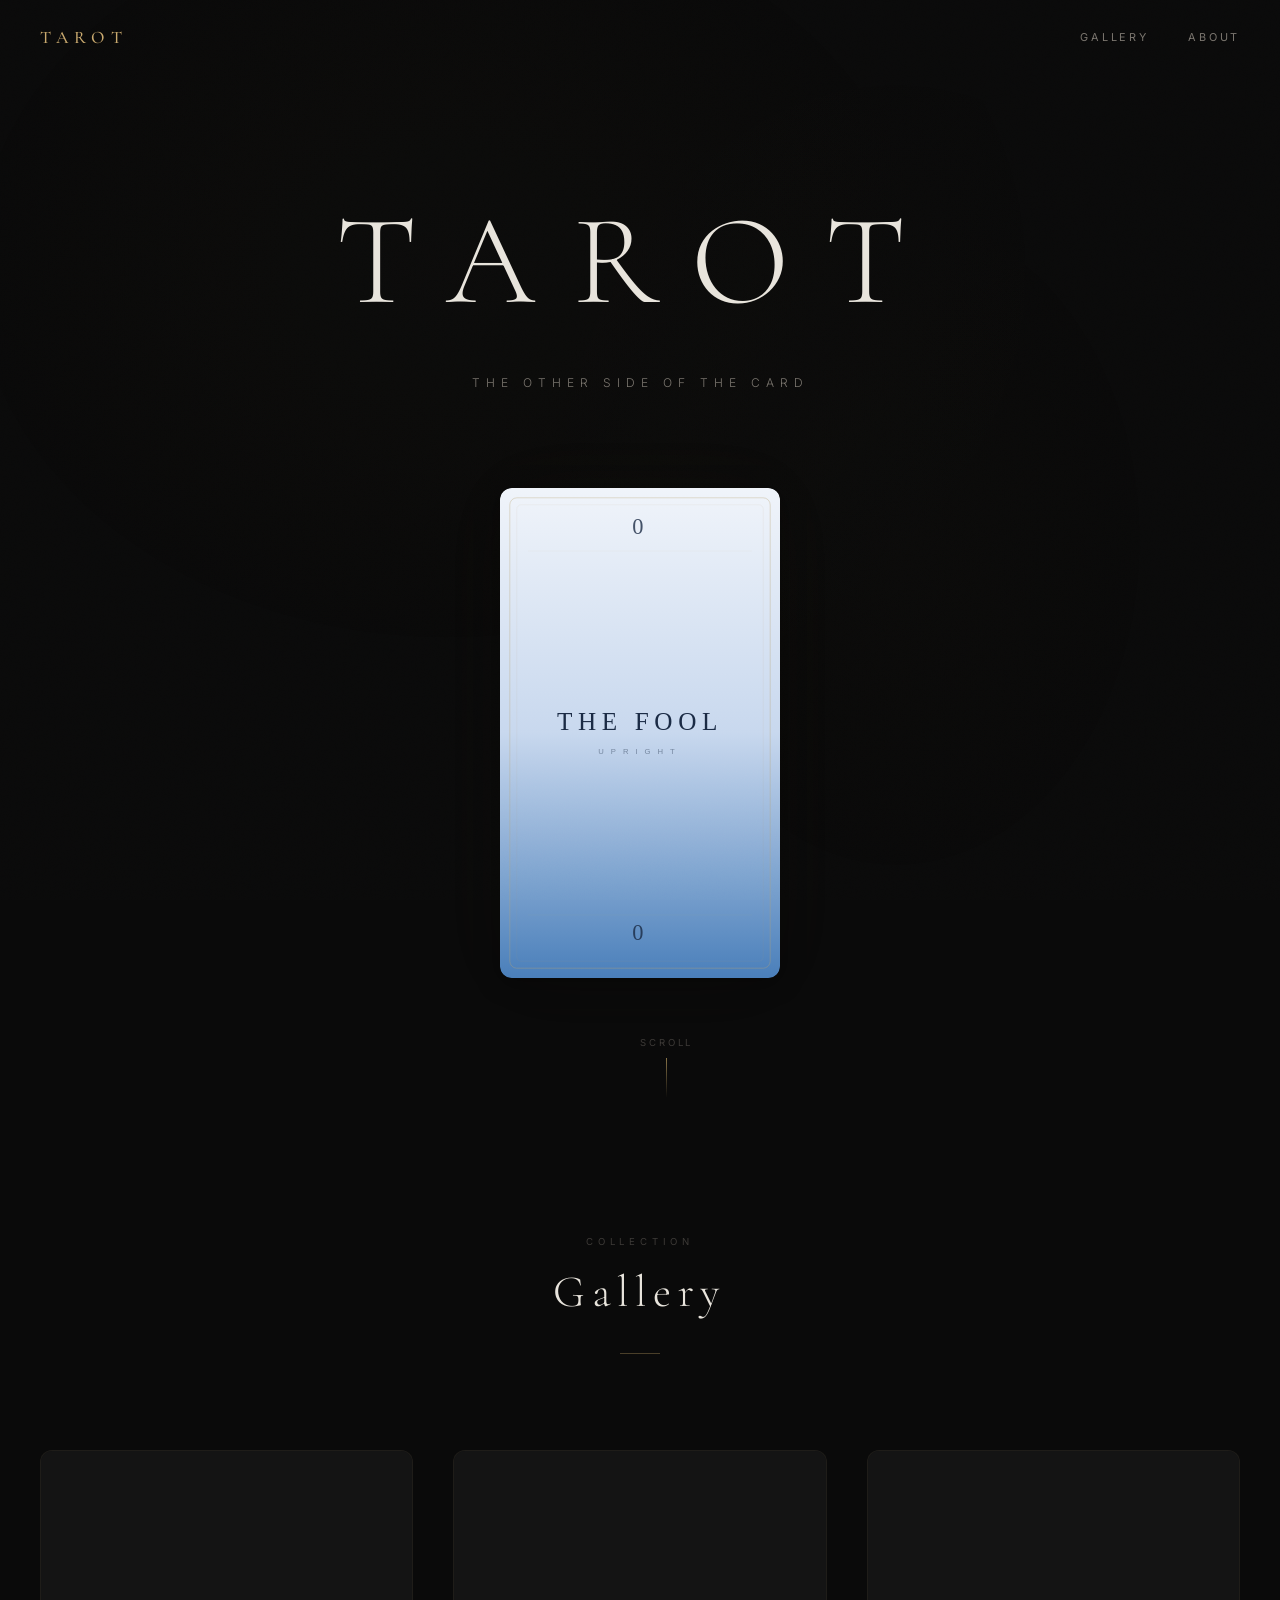
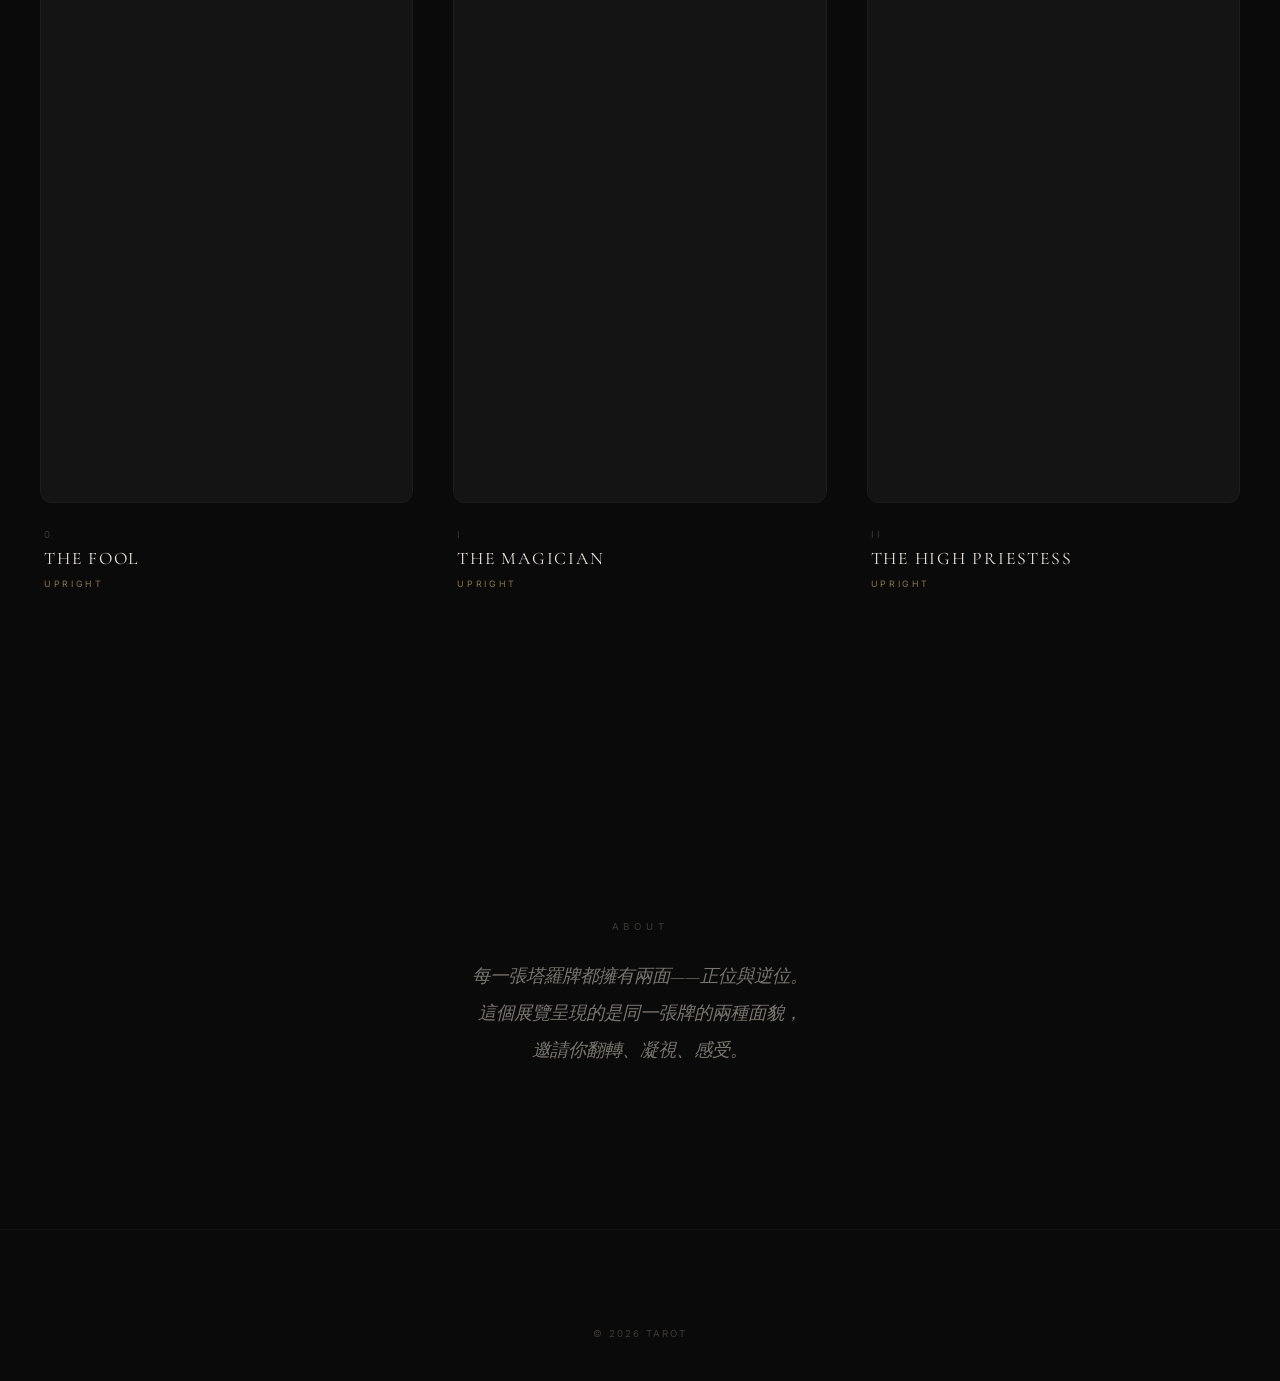
==== index.html @ 8c342db3 "Add files via upload" ====
<!DOCTYPE html>
<html lang="zh-Hant">
<head>
  <meta charset="UTF-8" />
  <meta name="viewport" content="width=device-width, initial-scale=1.0" />
  <meta name="description" content="塔羅牌正逆位作品展示 — 藝術家數位作品集。探索每一張塔羅牌的正位與逆位創作。" />
  <meta name="theme-color" content="#0a0a0a" />
  <title>TAROT — The Other Side of the Card</title>

  <!-- Styles -->
  <link rel="stylesheet" href="css/style.css" />

  <!-- Preconnect for Google Fonts -->
  <link rel="preconnect" href="https://fonts.googleapis.com" />
  <link rel="preconnect" href="https://fonts.gstatic.com" crossorigin />
</head>

<body>

  <!-- ════════════════════════════════════════
       NOISE OVERLAY
       ════════════════════════════════════════ -->
  <div class="noise-overlay" aria-hidden="true">
    <svg>
      <filter id="noiseFilter">
        <feTurbulence type="fractalNoise" baseFrequency="0.85" numOctaves="4" stitchTiles="stitch" />
      </filter>
      <rect width="100%" height="100%" filter="url(#noiseFilter)" />
    </svg>
  </div>

  <!-- ════════════════════════════════════════
       AMBIENT LIGHT
       ════════════════════════════════════════ -->
  <div class="ambient-light" aria-hidden="true"></div>


  <!-- ════════════════════════════════════════
       HEADER
       ════════════════════════════════════════ -->
  <header id="site-header" class="site-header">
    <a href="#" id="header-logo" class="header__logo">TAROT</a>
    <nav class="header__nav">
      <a href="#gallery" id="nav-gallery" class="header__nav-link">GALLERY</a>
      <a href="#about" id="nav-about" class="header__nav-link">ABOUT</a>
    </nav>
  </header>


  <!-- ════════════════════════════════════════
       HERO SECTION
       ════════════════════════════════════════ -->
  <section id="hero" class="hero">
    <h1 class="hero__title">TAROT</h1>
    <p class="hero__subtitle">THE OTHER SIDE OF THE CARD</p>

    <div class="hero__card-wrapper">
      <div id="hero-card" class="hero__card">
        <img class="hero-card__image hero__card-image"
             src=""
             alt=""
             style="opacity: 0; transition: opacity 0.6s ease;" />
      </div>
    </div>

    <div class="hero__scroll-hint" aria-hidden="true">
      <span class="hero__scroll-text">SCROLL</span>
      <div class="hero__scroll-line"></div>
    </div>
  </section>


  <!-- ════════════════════════════════════════
       GALLERY SECTION
       ════════════════════════════════════════ -->
  <section id="gallery" class="gallery">
    <div class="gallery__header">
      <p class="gallery__label">COLLECTION</p>
      <h2 class="gallery__title">Gallery</h2>
      <div class="gallery__divider"></div>
    </div>

    <div id="gallery-grid" class="gallery__grid">
      <!-- Cards are dynamically inserted by gallery.js -->
    </div>
  </section>


  <!-- ════════════════════════════════════════
       ABOUT SECTION
       ════════════════════════════════════════ -->
  <section id="about" class="about">
    <p class="about__label">ABOUT</p>
    <p class="about__text">
      每一張塔羅牌都擁有兩面——正位與逆位。<br />
      這個展覽呈現的是同一張牌的兩種面貌，<br />
      邀請你翻轉、凝視、感受。
    </p>
  </section>


  <!-- ════════════════════════════════════════
       FOOTER
       ════════════════════════════════════════ -->
  <footer class="site-footer">
    <p class="footer__text">© <span id="footer-year"></span> TAROT</p>
  </footer>


  <!-- ════════════════════════════════════════
       DETAIL OVERLAY
       ════════════════════════════════════════ -->
  <div id="detail-overlay" class="detail-overlay" role="dialog" aria-modal="true" aria-label="Tarot card detail view">

    <!-- Backdrop -->
    <div class="detail-overlay__backdrop"></div>

    <!-- Content -->
    <div class="detail-overlay__content">

      <!-- Detail Header -->
      <div class="detail-header">
        <button id="detail-back" class="detail-back" aria-label="Back to gallery">
          <span class="detail-back__arrow">←</span>
          <span class="detail-back__text">BACK TO GALLERY</span>
        </button>
        <span id="detail-counter" class="detail-counter">01 / 03</span>
      </div>

      <!-- Detail Main -->
      <div class="detail-main">

        <!-- Prev Arrow -->
        <button id="detail-prev" class="detail-nav detail-nav--prev" aria-label="Previous card">
          <span>‹</span>
        </button>

        <!-- Viewer: Card + Info -->
        <div class="detail-viewer">

          <!-- Card Area (swipe / tap / flip zone) -->
          <div id="detail-card-area" class="detail-card-area">
            <div id="detail-card-flip" class="detail-card-flip">
              <img id="detail-card-image"
                   class="detail-card-image"
                   src=""
                   alt="" />
            </div>
            <div class="detail-card-area__flip-hint">CLICK TO FLIP</div>
          </div>

          <!-- Info Panel -->
          <div id="detail-info" class="detail-info">
            <span id="detail-card-number" class="detail-info__number"></span>
            <h2 id="detail-card-name" class="detail-info__name"></h2>
            <span id="detail-card-status" class="detail-info__status">UPRIGHT</span>
            <div class="detail-info__divider"></div>
            <p id="detail-card-text" class="detail-info__text"></p>

            <!-- Toggle: UPRIGHT ● ─── ○ REVERSED -->
            <div class="detail-toggle">
              <button id="toggle-upright" class="detail-toggle__option active">UPRIGHT</button>
              <div class="detail-toggle__track">
                <div class="detail-toggle__indicator"></div>
              </div>
              <button id="toggle-reversed" class="detail-toggle__option">REVERSED</button>
            </div>
          </div>

        </div>

        <!-- Next Arrow -->
        <button id="detail-next" class="detail-nav detail-nav--next" aria-label="Next card">
          <span>›</span>
        </button>

      </div>

    </div>
  </div>


  <!-- ════════════════════════════════════════
       SCRIPTS (load order matters)
       ════════════════════════════════════════ -->
  <script src="js/tarotData.js"></script>
  <script src="js/utils/swipe.js"></script>
  <script src="js/utils/animations.js"></script>
  <script src="js/components/header.js"></script>
  <script src="js/components/hero.js"></script>
  <script src="js/components/gallery.js"></script>
  <script src="js/components/detail.js"></script>
  <script src="js/components/footer.js"></script>
  <script src="js/app.js"></script>

</body>
</html>
---- css/style.css ----
/* ============================================
 *  TAROT EXHIBITION — Complete Design System
 * ============================================
 *  Dark Minimalism × Editorial × Art Exhibition
 * ============================================ */

/* ── Google Fonts ── */
@import url('https://fonts.googleapis.com/css2?family=Cormorant+Garamond:ital,wght@0,300;0,400;0,500;0,600;0,700;1,300;1,400;1,500&family=Inter:wght@300;400;500&display=swap');

/* ── Custom Properties ── */
:root {
  /* Colors */
  --bg-primary: #0a0a0a;
  --bg-secondary: #0f0f0f;
  --bg-card: #141414;
  --bg-card-hover: #191919;
  --bg-overlay: rgba(4, 4, 4, 0.94);

  --accent: #c9a96e;
  --accent-dim: #8a7549;
  --accent-bright: #dfc088;
  --accent-glow: rgba(201, 169, 110, 0.06);
  --accent-glow-strong: rgba(201, 169, 110, 0.12);

  --text-primary: #e8e4dc;
  --text-secondary: #7a756e;
  --text-muted: #3d3a37;

  --border-subtle: rgba(201, 169, 110, 0.06);
  --border-light: rgba(201, 169, 110, 0.12);
  --border-hover: rgba(201, 169, 110, 0.2);

  /* Typography */
  --font-serif: 'Cormorant Garamond', 'Georgia', 'Times New Roman', serif;
  --font-sans: 'Inter', -apple-system, BlinkMacSystemFont, 'Segoe UI', sans-serif;

  /* Spacing */
  --space-2xs: 0.125rem;
  --space-xs: 0.25rem;
  --space-sm: 0.5rem;
  --space-md: 1rem;
  --space-lg: 1.5rem;
  --space-xl: 2.5rem;
  --space-2xl: 4rem;
  --space-3xl: 6rem;
  --space-4xl: 10rem;

  /* Transitions */
  --ease-out: cubic-bezier(0.16, 1, 0.3, 1);
  --ease-in-out: cubic-bezier(0.4, 0, 0.2, 1);
  --ease-bounce: cubic-bezier(0.34, 1.56, 0.64, 1);

  --dur-fast: 180ms;
  --dur-normal: 350ms;
  --dur-slow: 500ms;
  --dur-flip: 300ms;

  /* Z-index */
  --z-header: 100;
  --z-detail: 500;
  --z-noise: 9999;

  /* Card dimensions */
  --card-width: 280px;
  --card-height: 490px;
  --card-radius: 12px;
  --detail-card-width: 360px;
  --detail-card-height: 630px;
}

/* ── Reset ── */
*, *::before, *::after {
  margin: 0;
  padding: 0;
  box-sizing: border-box;
}

html {
  scroll-behavior: smooth;
  -webkit-font-smoothing: antialiased;
  -moz-osx-font-smoothing: grayscale;
  font-size: 16px;
}

body {
  font-family: var(--font-sans);
  background-color: var(--bg-primary);
  color: var(--text-primary);
  overflow-x: hidden;
  line-height: 1.6;
  min-height: 100vh;
  position: relative;
}

/* ── Scrollbar ── */
::-webkit-scrollbar {
  width: 3px;
}
::-webkit-scrollbar-track {
  background: var(--bg-primary);
}
::-webkit-scrollbar-thumb {
  background: var(--accent-dim);
  border-radius: 2px;
}
::-webkit-scrollbar-thumb:hover {
  background: var(--accent);
}

::selection {
  background: var(--accent);
  color: var(--bg-primary);
}

img {
  display: block;
  max-width: 100%;
  user-select: none;
  -webkit-user-drag: none;
}

a {
  color: inherit;
  text-decoration: none;
}

button {
  background: none;
  border: none;
  color: inherit;
  cursor: pointer;
  font-family: inherit;
  outline: none;
}

button:focus-visible {
  outline: 1px solid var(--accent-dim);
  outline-offset: 2px;
}

ul, ol {
  list-style: none;
}


/* ============================================
 *  NOISE OVERLAY
 * ============================================ */

.noise-overlay {
  position: fixed;
  inset: 0;
  pointer-events: none;
  z-index: var(--z-noise);
  opacity: 0.03;
  mix-blend-mode: overlay;
}

.noise-overlay svg {
  width: 100%;
  height: 100%;
}


/* ============================================
 *  AMBIENT LIGHT
 * ============================================ */

.ambient-light {
  position: fixed;
  inset: 0;
  pointer-events: none;
  z-index: 0;
  opacity: 0.7;
  animation: ambientDrift 30s ease-in-out infinite alternate;
}

.ambient-light::before {
  content: '';
  position: absolute;
  inset: 0;
  background: radial-gradient(
    ellipse 900px 700px at 35% 30%,
    rgba(201, 169, 110, 0.022) 0%,
    transparent 70%
  );
}

.ambient-light::after {
  content: '';
  position: absolute;
  inset: 0;
  background: radial-gradient(
    ellipse 600px 800px at 70% 60%,
    rgba(201, 169, 110, 0.015) 0%,
    transparent 65%
  );
  animation: ambientDrift2 35s ease-in-out infinite alternate-reverse;
}

@keyframes ambientDrift {
  0%   { transform: translate(0, 0) scale(1); }
  50%  { transform: translate(3%, -2%) scale(1.05); }
  100% { transform: translate(-2%, 3%) scale(0.98); }
}

@keyframes ambientDrift2 {
  0%   { transform: translate(0, 0) scale(1); }
  50%  { transform: translate(-4%, 3%) scale(1.08); }
  100% { transform: translate(2%, -1%) scale(0.96); }
}


/* ============================================
 *  HEADER
 * ============================================ */

.site-header {
  position: fixed;
  top: 0;
  left: 0;
  right: 0;
  z-index: var(--z-header);
  display: flex;
  align-items: center;
  justify-content: space-between;
  padding: var(--space-lg) var(--space-xl);
  transition: background-color var(--dur-normal) ease,
              backdrop-filter var(--dur-normal) ease;
}

.site-header--scrolled {
  background-color: rgba(10, 10, 10, 0.85);
  backdrop-filter: blur(12px);
  -webkit-backdrop-filter: blur(12px);
}

.header__logo {
  font-family: var(--font-serif);
  font-size: 1.1rem;
  font-weight: 500;
  letter-spacing: 0.35em;
  color: var(--accent);
  cursor: pointer;
  transition: opacity var(--dur-fast) ease;
}

.header__logo:hover {
  opacity: 0.8;
}

.header__nav {
  display: flex;
  gap: var(--space-xl);
}

.header__nav-link {
  font-family: var(--font-sans);
  font-size: 0.68rem;
  font-weight: 400;
  letter-spacing: 0.25em;
  color: var(--text-secondary);
  transition: color var(--dur-fast) ease;
  position: relative;
}

.header__nav-link:hover {
  color: var(--text-primary);
}

.header__nav-link::after {
  content: '';
  position: absolute;
  bottom: -4px;
  left: 0;
  width: 0;
  height: 1px;
  background: var(--accent-dim);
  transition: width var(--dur-normal) var(--ease-out);
}

.header__nav-link:hover::after {
  width: 100%;
}


/* ============================================
 *  HERO SECTION
 * ============================================ */

.hero {
  position: relative;
  min-height: 100vh;
  display: flex;
  flex-direction: column;
  align-items: center;
  justify-content: center;
  padding: var(--space-4xl) var(--space-xl);
  overflow: hidden;
}

.hero__title {
  font-family: var(--font-serif);
  font-size: clamp(3.5rem, 10vw, 8rem);
  font-weight: 300;
  letter-spacing: 0.3em;
  color: var(--text-primary);
  text-align: center;
  margin-bottom: var(--space-sm);
  opacity: 0;
  animation: heroFadeIn 1.2s ease-out 0.3s forwards;
}

.hero__subtitle {
  font-family: var(--font-sans);
  font-size: clamp(0.6rem, 1.2vw, 0.75rem);
  font-weight: 300;
  letter-spacing: 0.5em;
  color: var(--text-secondary);
  text-align: center;
  margin-bottom: var(--space-3xl);
  opacity: 0;
  animation: heroFadeIn 1.2s ease-out 0.6s forwards;
}

.hero__card-wrapper {
  position: relative;
  cursor: pointer;
  opacity: 0;
  animation: heroFadeIn 1.2s ease-out 0.9s forwards;
}

.hero__card {
  width: var(--card-width);
  height: var(--card-height);
  border-radius: var(--card-radius);
  overflow: hidden;
  position: relative;
  box-shadow:
    0 4px 24px rgba(0, 0, 0, 0.4),
    0 0 80px rgba(201, 169, 110, 0.03);
  animation: heroFloat 5s ease-in-out infinite;
  transition: box-shadow var(--dur-normal) ease;
}

.hero__card:hover {
  box-shadow:
    0 8px 40px rgba(0, 0, 0, 0.5),
    0 0 100px rgba(201, 169, 110, 0.06);
}

.hero__card::after {
  content: '';
  position: absolute;
  inset: 0;
  border-radius: var(--card-radius);
  background: radial-gradient(
    circle at var(--mouse-x, 50%) var(--mouse-y, 50%),
    rgba(201, 169, 110, 0.08) 0%,
    transparent 50%
  );
  opacity: 0;
  transition: opacity var(--dur-normal) ease;
  pointer-events: none;
}

.hero__card-wrapper:hover .hero__card::after {
  opacity: 1;
}

.hero__card-image {
  width: 100%;
  height: 100%;
  object-fit: contain;
  display: block;
}

.hero__scroll-hint {
  position: absolute;
  bottom: var(--space-xl);
  left: 50%;
  transform: translateX(-50%);
  display: flex;
  flex-direction: column;
  align-items: center;
  gap: var(--space-sm);
  opacity: 0;
  animation: heroFadeIn 1.2s ease-out 1.5s forwards;
}

.hero__scroll-text {
  font-family: var(--font-sans);
  font-size: 0.6rem;
  letter-spacing: 0.3em;
  color: var(--text-muted);
}

.hero__scroll-line {
  width: 1px;
  height: 40px;
  background: linear-gradient(to bottom, var(--accent-dim), transparent);
  animation: scrollPulse 2.5s ease-in-out infinite;
}

@keyframes heroFloat {
  0%, 100% { transform: translateY(0); }
  50%      { transform: translateY(-6px); }
}

@keyframes heroFadeIn {
  from { opacity: 0; transform: translateY(16px); }
  to   { opacity: 1; transform: translateY(0); }
}

@keyframes scrollPulse {
  0%, 100% { opacity: 0.3; transform: scaleY(1); }
  50%      { opacity: 0.6; transform: scaleY(1.1); }
}


/* ============================================
 *  GALLERY SECTION
 * ============================================ */

.gallery {
  position: relative;
  z-index: 1;
  padding: var(--space-3xl) var(--space-xl) var(--space-4xl);
  max-width: 1400px;
  margin: 0 auto;
}

.gallery__header {
  text-align: center;
  margin-bottom: var(--space-3xl);
}

.gallery__label {
  font-family: var(--font-sans);
  font-size: 0.6rem;
  font-weight: 400;
  letter-spacing: 0.5em;
  color: var(--text-muted);
  text-transform: uppercase;
  margin-bottom: var(--space-sm);
}

.gallery__title {
  font-family: var(--font-serif);
  font-size: clamp(1.8rem, 4vw, 2.8rem);
  font-weight: 300;
  letter-spacing: 0.15em;
  color: var(--text-primary);
}

.gallery__divider {
  width: 40px;
  height: 1px;
  background: var(--accent-dim);
  margin: var(--space-lg) auto 0;
  opacity: 0.5;
}

.gallery__grid {
  display: grid;
  grid-template-columns: repeat(3, 1fr);
  gap: var(--space-xl);
}

/* ── Gallery Card ── */

.gallery-card {
  position: relative;
  cursor: pointer;
  outline: none;
  border-radius: var(--card-radius);
  transition: transform var(--dur-normal) var(--ease-out);
}

.gallery-card:hover {
  transform: translateY(-4px);
}

.gallery-card:focus-visible {
  outline: 1px solid var(--accent-dim);
  outline-offset: 4px;
  border-radius: var(--card-radius);
}

.gallery-card__image-wrapper {
  position: relative;
  background: var(--bg-card);
  border-radius: var(--card-radius);
  overflow: hidden;
  border: 1px solid var(--border-subtle);
  transition: border-color var(--dur-normal) ease,
              box-shadow var(--dur-normal) ease;
  aspect-ratio: 4 / 7;
}

.gallery-card:hover .gallery-card__image-wrapper {
  border-color: var(--border-hover);
  box-shadow:
    0 8px 32px rgba(0, 0, 0, 0.35),
    0 0 60px rgba(201, 169, 110, 0.04);
}

.gallery-card__image {
  width: 100%;
  height: 100%;
  object-fit: contain;
  opacity: 0;
  transition: opacity var(--dur-slow) ease,
              transform 0.8s var(--ease-out);
}

.gallery-card__image.loaded {
  opacity: 1;
}

.gallery-card:hover .gallery-card__image {
  transform: scale(1.03);
}

/* VIEW cursor hint */
.gallery-card__cursor-hint {
  position: absolute;
  top: 50%;
  left: 50%;
  transform: translate(-50%, -50%) scale(0.85);
  font-family: var(--font-sans);
  font-size: 0.65rem;
  font-weight: 500;
  letter-spacing: 0.35em;
  color: var(--text-primary);
  background: rgba(10, 10, 10, 0.7);
  backdrop-filter: blur(8px);
  -webkit-backdrop-filter: blur(8px);
  padding: var(--space-sm) var(--space-lg);
  border-radius: 100px;
  border: 1px solid var(--border-light);
  opacity: 0;
  pointer-events: none;
  transition: opacity var(--dur-normal) ease,
              transform var(--dur-normal) var(--ease-out);
}

.gallery-card:hover .gallery-card__cursor-hint {
  opacity: 1;
  transform: translate(-50%, -50%) scale(1);
}

/* Card info */
.gallery-card__info {
  padding: var(--space-lg) var(--space-xs) var(--space-sm);
  display: flex;
  flex-direction: column;
  gap: var(--space-2xs);
}

.gallery-card__number {
  font-family: var(--font-sans);
  font-size: 0.6rem;
  letter-spacing: 0.3em;
  color: var(--text-muted);
}

.gallery-card__name {
  font-family: var(--font-serif);
  font-size: 1.1rem;
  font-weight: 400;
  letter-spacing: 0.1em;
  color: var(--text-primary);
  transition: transform var(--dur-normal) var(--ease-out);
}

.gallery-card:hover .gallery-card__name {
  transform: translateX(4px);
}

.gallery-card__status {
  font-family: var(--font-sans);
  font-size: 0.55rem;
  letter-spacing: 0.3em;
  color: var(--accent-dim);
  margin-top: var(--space-2xs);
}


/* ============================================
 *  ABOUT SECTION
 * ============================================ */

.about {
  position: relative;
  z-index: 1;
  padding: var(--space-4xl) var(--space-xl);
  max-width: 700px;
  margin: 0 auto;
  text-align: center;
}

.about__label {
  font-family: var(--font-sans);
  font-size: 0.6rem;
  letter-spacing: 0.5em;
  color: var(--text-muted);
  margin-bottom: var(--space-lg);
}

.about__text {
  font-family: var(--font-serif);
  font-size: 1.15rem;
  font-weight: 300;
  line-height: 2;
  color: var(--text-secondary);
  font-style: italic;
}


/* ============================================
 *  FOOTER
 * ============================================ */

.site-footer {
  position: relative;
  z-index: 1;
  padding: var(--space-3xl) var(--space-xl) var(--space-xl);
  text-align: center;
  border-top: 1px solid var(--border-subtle);
}

.footer__text {
  font-family: var(--font-sans);
  font-size: 0.6rem;
  letter-spacing: 0.2em;
  color: var(--text-muted);
}


/* ============================================
 *  DETAIL OVERLAY
 * ============================================ */

.detail-overlay {
  position: fixed;
  inset: 0;
  z-index: var(--z-detail);
  display: none;
  flex-direction: column;
  overflow-y: auto;
  overscroll-behavior: contain;
}

.detail-overlay.active {
  display: flex;
}

.detail-overlay__backdrop {
  position: fixed;
  inset: 0;
  background: var(--bg-overlay);
  backdrop-filter: blur(20px);
  -webkit-backdrop-filter: blur(20px);
  opacity: 0;
  transition: opacity var(--dur-slow) var(--ease-out);
}

.detail-overlay.visible .detail-overlay__backdrop {
  opacity: 1;
}

.detail-overlay__content {
  position: relative;
  z-index: 1;
  min-height: 100vh;
  display: flex;
  flex-direction: column;
  opacity: 0;
  transform: scale(0.97);
  transition: opacity var(--dur-slow) var(--ease-out),
              transform var(--dur-slow) var(--ease-out);
}

.detail-overlay.visible .detail-overlay__content {
  opacity: 1;
  transform: scale(1);
}


/* ── Detail Header ── */

.detail-header {
  display: flex;
  align-items: center;
  justify-content: space-between;
  padding: var(--space-lg) var(--space-xl);
  flex-shrink: 0;
}

.detail-back {
  display: flex;
  align-items: center;
  gap: var(--space-sm);
  font-family: var(--font-sans);
  font-size: 0.65rem;
  letter-spacing: 0.2em;
  color: var(--text-secondary);
  transition: color var(--dur-fast) ease;
  padding: var(--space-sm) 0;
}

.detail-back:hover {
  color: var(--text-primary);
}

.detail-back__arrow {
  font-size: 1rem;
  transition: transform var(--dur-fast) var(--ease-out);
}

.detail-back:hover .detail-back__arrow {
  transform: translateX(-3px);
}

.detail-counter {
  font-family: var(--font-sans);
  font-size: 0.65rem;
  letter-spacing: 0.25em;
  color: var(--text-muted);
}


/* ── Detail Main ── */

.detail-main {
  flex: 1;
  display: flex;
  align-items: center;
  justify-content: center;
  padding: var(--space-lg) var(--space-xl) var(--space-2xl);
  position: relative;
  gap: var(--space-xl);
}


/* ── Detail Viewer (card + info container) ── */

.detail-viewer {
  display: flex;
  align-items: center;
  gap: var(--space-3xl);
  max-width: 1000px;
  width: 100%;
}


/* ── Detail Card Area ── */

.detail-card-area {
  flex-shrink: 0;
  perspective: 1200px;
  cursor: pointer;
  position: relative;
}

.detail-card-flip {
  width: var(--detail-card-width);
  height: var(--detail-card-height);
  transform-style: preserve-3d;
  position: relative;
  border-radius: var(--card-radius);
  box-shadow:
    0 8px 40px rgba(0, 0, 0, 0.5),
    0 0 80px rgba(201, 169, 110, 0.04);
  transition: box-shadow var(--dur-normal) ease;
}

.detail-card-flip:hover {
  box-shadow:
    0 12px 50px rgba(0, 0, 0, 0.6),
    0 0 100px rgba(201, 169, 110, 0.07);
}

.detail-card-image {
  width: 100%;
  height: 100%;
  object-fit: contain;
  border-radius: var(--card-radius);
  display: block;
}

.detail-card-area__flip-hint {
  position: absolute;
  bottom: -36px;
  left: 50%;
  transform: translateX(-50%);
  font-family: var(--font-sans);
  font-size: 0.55rem;
  letter-spacing: 0.3em;
  color: var(--text-muted);
  opacity: 0;
  transition: opacity var(--dur-normal) ease;
  white-space: nowrap;
}

.detail-card-area:hover .detail-card-area__flip-hint {
  opacity: 1;
}


/* ── Detail Info ── */

.detail-info {
  flex: 1;
  max-width: 380px;
}

.detail-info__number {
  font-family: var(--font-sans);
  font-size: 0.6rem;
  letter-spacing: 0.4em;
  color: var(--text-muted);
  display: block;
  margin-bottom: var(--space-xs);
}

.detail-info__name {
  font-family: var(--font-serif);
  font-size: clamp(1.6rem, 3vw, 2.4rem);
  font-weight: 400;
  letter-spacing: 0.12em;
  color: var(--text-primary);
  line-height: 1.3;
  margin-bottom: var(--space-sm);
}

.detail-info__status {
  font-family: var(--font-sans);
  font-size: 0.6rem;
  letter-spacing: 0.35em;
  color: var(--accent);
  display: inline-block;
  margin-bottom: var(--space-xl);
  transition: opacity var(--dur-fast) ease,
              transform var(--dur-fast) ease;
}

.detail-info__divider {
  width: 32px;
  height: 1px;
  background: var(--border-light);
  margin-bottom: var(--space-xl);
}

.detail-info__text {
  font-family: var(--font-serif);
  font-size: 1rem;
  font-weight: 300;
  line-height: 2;
  color: var(--text-secondary);
  margin-bottom: var(--space-2xl);
  transition: opacity var(--dur-fast) ease,
              transform var(--dur-fast) ease;
}


/* ── Detail Toggle ── */

.detail-toggle {
  display: flex;
  align-items: center;
  gap: var(--space-md);
}

.detail-toggle__option {
  font-family: var(--font-sans);
  font-size: 0.6rem;
  letter-spacing: 0.25em;
  color: var(--text-muted);
  padding: var(--space-xs) 0;
  transition: color var(--dur-normal) ease;
  position: relative;
}

.detail-toggle__option.active {
  color: var(--accent);
}

.detail-toggle__option:hover {
  color: var(--text-secondary);
}

.detail-toggle__option.active:hover {
  color: var(--accent-bright);
}

.detail-toggle__track {
  width: 36px;
  height: 2px;
  background: var(--border-light);
  border-radius: 1px;
  position: relative;
}

.detail-toggle__indicator {
  position: absolute;
  top: 50%;
  left: 0;
  transform: translate(0, -50%);
  width: 8px;
  height: 8px;
  border-radius: 50%;
  background: var(--accent);
  box-shadow: 0 0 12px rgba(201, 169, 110, 0.3);
  transition: left var(--dur-normal) var(--ease-out);
}

.detail-toggle--reversed .detail-toggle__indicator {
  left: calc(100% - 8px);
}


/* ── Detail Navigation Arrows ── */

.detail-nav {
  position: absolute;
  top: 50%;
  transform: translateY(-50%);
  font-family: var(--font-serif);
  font-size: 2rem;
  color: var(--text-muted);
  width: 48px;
  height: 48px;
  display: flex;
  align-items: center;
  justify-content: center;
  border-radius: 50%;
  border: 1px solid var(--border-subtle);
  transition: color var(--dur-fast) ease,
              border-color var(--dur-fast) ease,
              background-color var(--dur-fast) ease;
}

.detail-nav:hover {
  color: var(--text-primary);
  border-color: var(--border-hover);
  background-color: rgba(201, 169, 110, 0.04);
}

.detail-nav--prev {
  left: var(--space-xl);
}

.detail-nav--next {
  right: var(--space-xl);
}


/* ============================================
 *  RESPONSIVE — TABLET
 * ============================================ */

@media (max-width: 1024px) {
  :root {
    --detail-card-width: 300px;
    --detail-card-height: 525px;
  }

  .gallery__grid {
    grid-template-columns: repeat(2, 1fr);
    gap: var(--space-lg);
  }

  .detail-viewer {
    flex-direction: column;
    gap: var(--space-xl);
    text-align: center;
  }

  .detail-info {
    max-width: 500px;
  }

  .detail-info__divider {
    margin-left: auto;
    margin-right: auto;
  }

  .detail-toggle {
    justify-content: center;
  }

  .detail-nav--prev { left: var(--space-md); }
  .detail-nav--next { right: var(--space-md); }
}


/* ============================================
 *  RESPONSIVE — MOBILE
 * ============================================ */

@media (max-width: 768px) {
  :root {
    --card-width: 200px;
    --card-height: 350px;
    --detail-card-width: min(280px, 70vw);
    --detail-card-height: min(490px, 122.5vw);
  }

  .site-header {
    padding: var(--space-md) var(--space-lg);
  }

  .header__nav {
    gap: var(--space-lg);
  }

  .hero {
    padding: var(--space-3xl) var(--space-lg);
  }

  .gallery {
    padding: var(--space-2xl) var(--space-lg) var(--space-3xl);
  }

  .gallery__grid {
    grid-template-columns: repeat(2, 1fr);
    gap: var(--space-md);
  }

  .gallery-card__cursor-hint {
    display: none;
  }

  .detail-header {
    padding: var(--space-md) var(--space-lg);
  }

  .detail-main {
    padding: var(--space-md) var(--space-lg) var(--space-xl);
  }

  .detail-viewer {
    flex-direction: column;
    gap: var(--space-lg);
    text-align: center;
  }

  .detail-info {
    max-width: 100%;
  }

  .detail-info__text {
    font-size: 0.9rem;
    line-height: 1.9;
  }

  .detail-nav {
    display: none;
  }

  .about {
    padding: var(--space-2xl) var(--space-lg);
  }
}

@media (max-width: 480px) {
  :root {
    --card-width: 160px;
    --card-height: 280px;
    --detail-card-width: min(260px, 72vw);
    --detail-card-height: min(455px, 126vw);
  }

  .gallery__grid {
    grid-template-columns: 1fr;
    max-width: 320px;
    margin: 0 auto;
  }

  .hero__title {
    letter-spacing: 0.2em;
  }

  .hero__subtitle {
    letter-spacing: 0.3em;
    font-size: 0.55rem;
  }

  .header__logo {
    font-size: 0.9rem;
    letter-spacing: 0.25em;
  }

  .header__nav-link {
    font-size: 0.6rem;
    letter-spacing: 0.15em;
  }
}


/* ============================================
 *  UTILITY ANIMATIONS
 * ============================================ */

/* Image loading placeholder */
.gallery-card__image-wrapper::before {
  content: '';
  position: absolute;
  inset: 0;
  background: var(--bg-card);
  z-index: 0;
}

/* Smooth page transition for sections */
.gallery,
.about {
  opacity: 0;
  transform: translateY(24px);
  transition: opacity 0.8s ease-out, transform 0.8s ease-out;
}

.gallery.visible,
.about.visible {
  opacity: 1;
  transform: translateY(0);
}
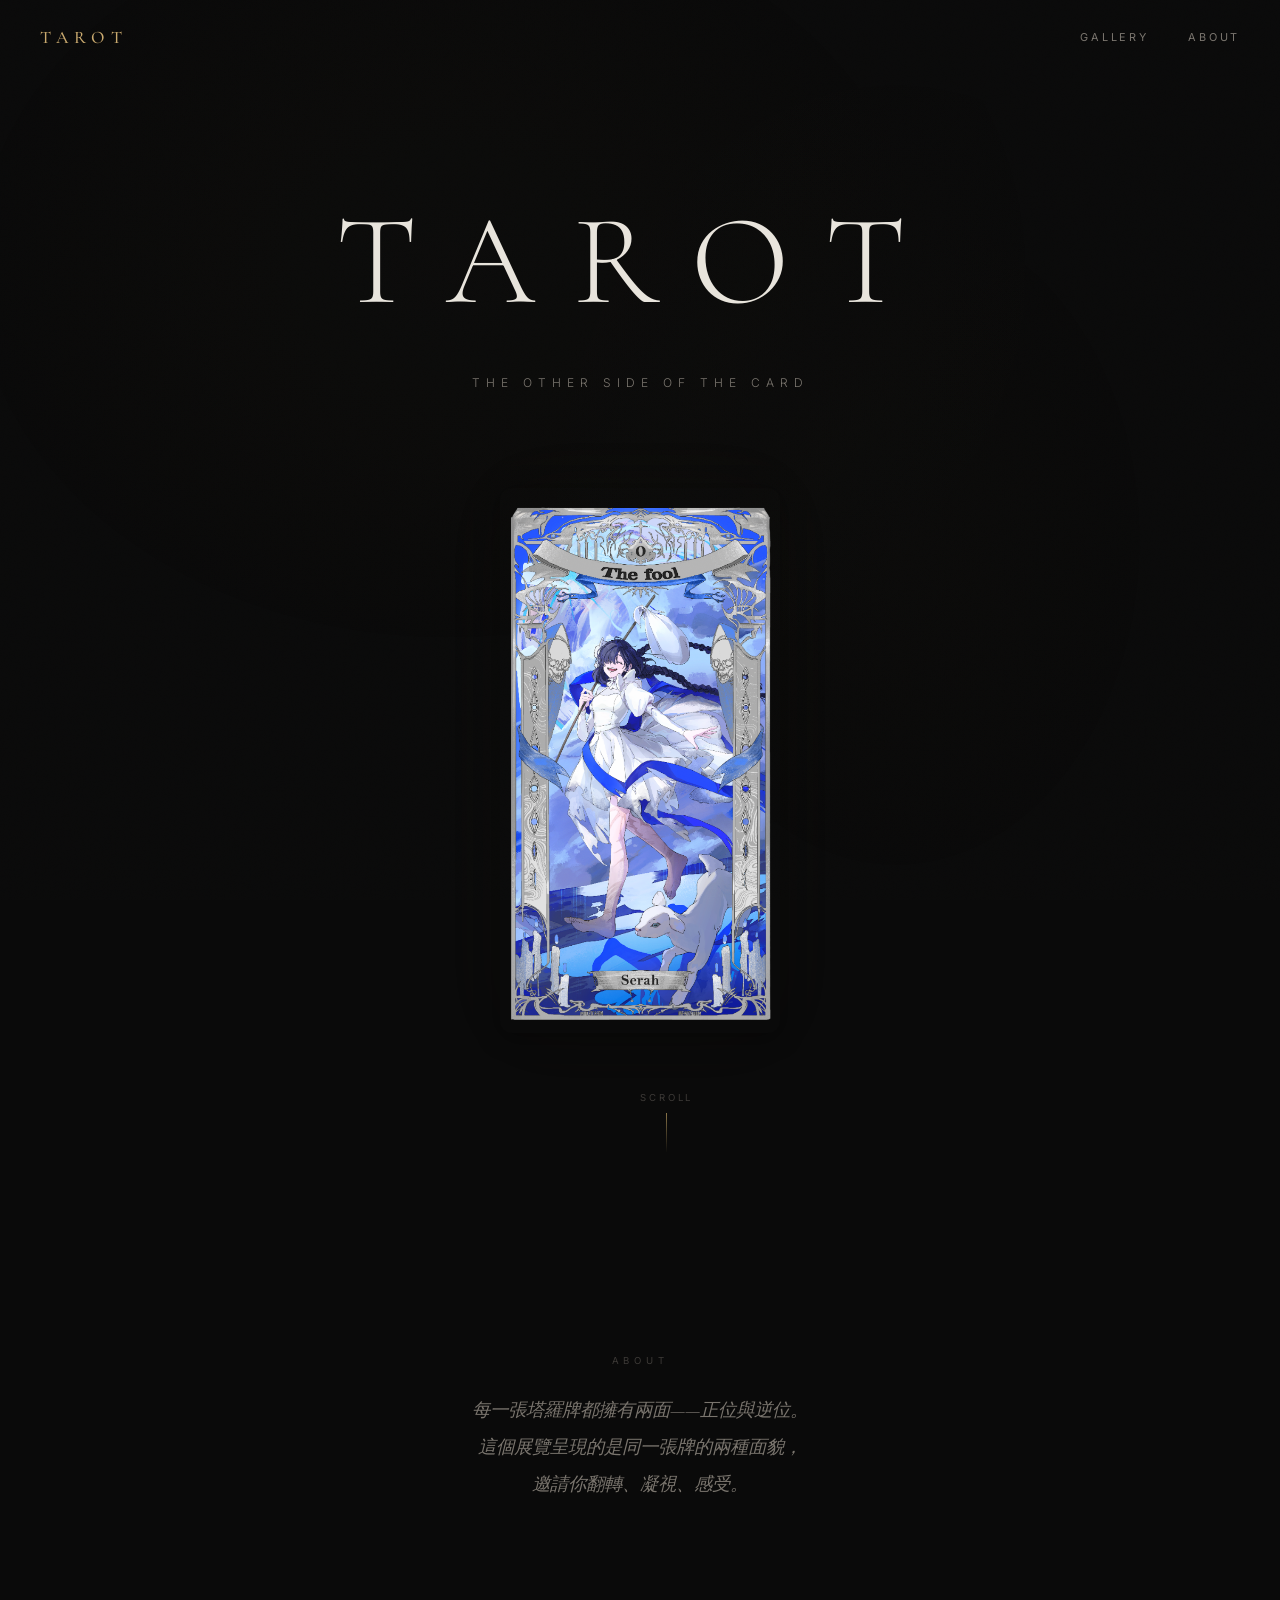
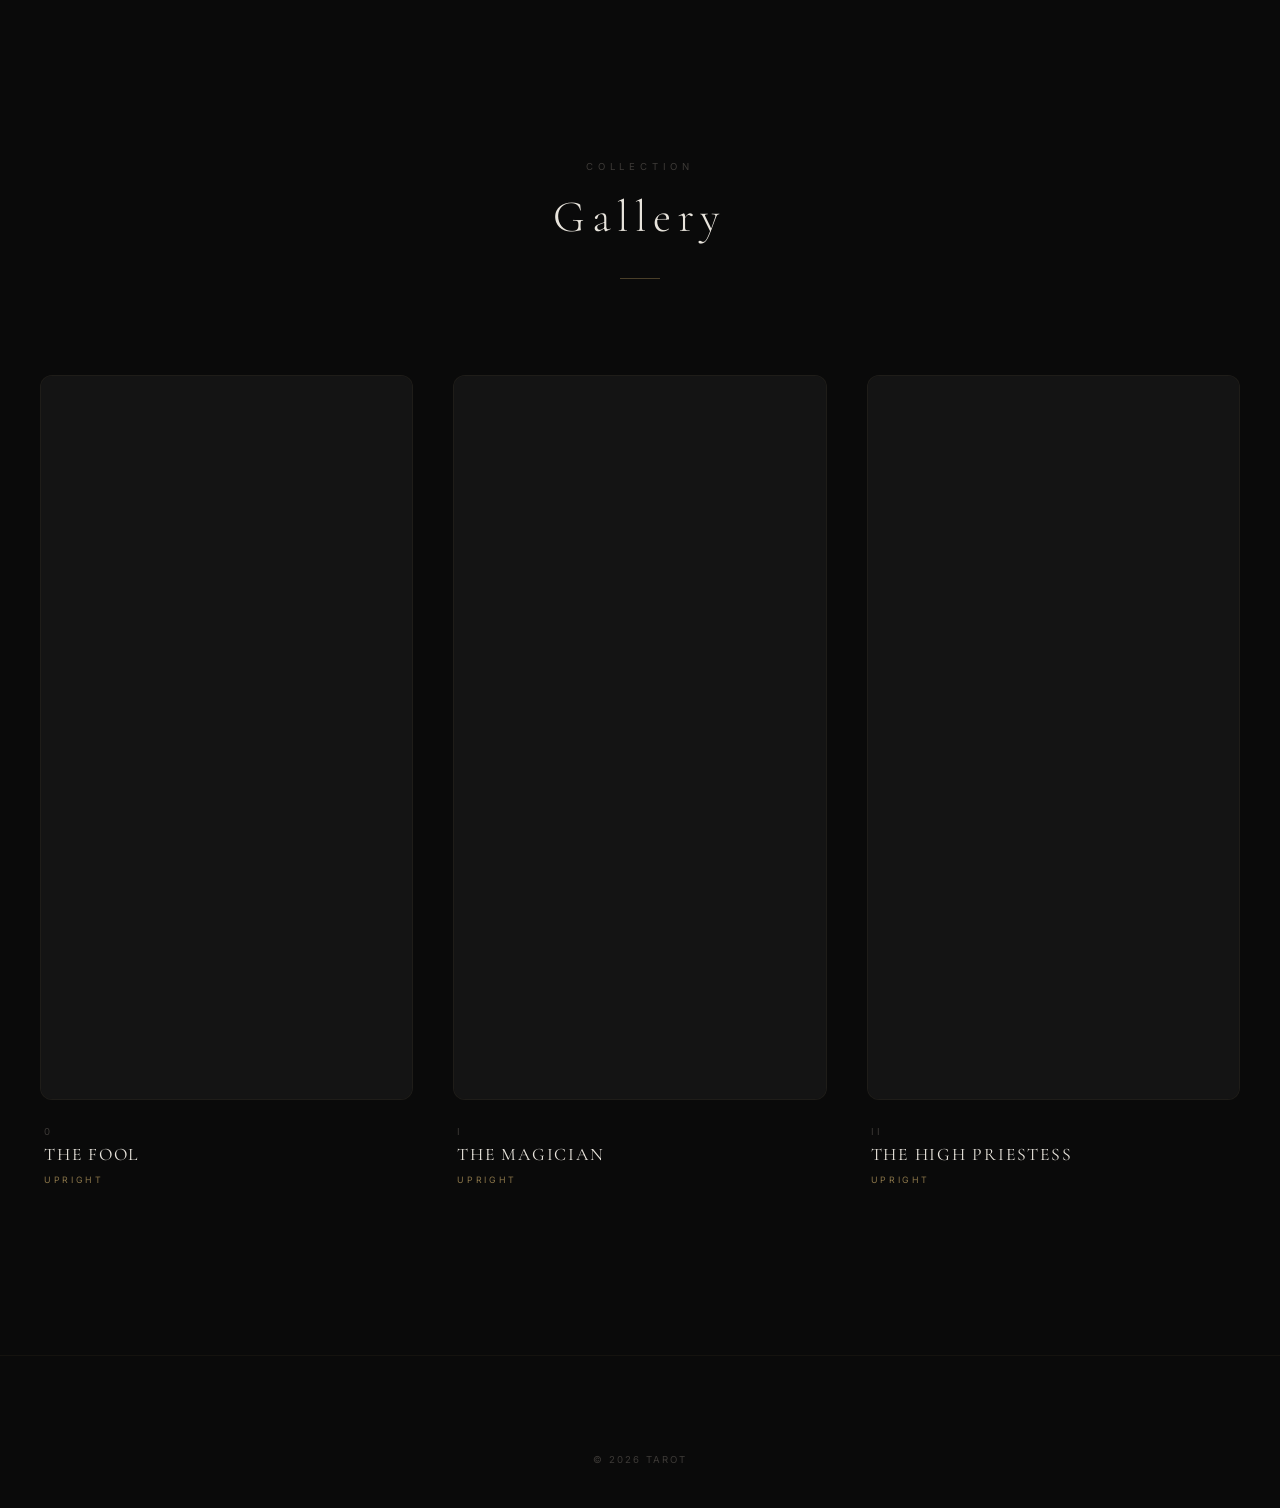
==== commit ce108522: "Add files via upload" ====
--- a/index.html
+++ b/index.html
@@ -71,22 +71,6 @@
 
 
   <!-- ════════════════════════════════════════
-       GALLERY SECTION
-       ════════════════════════════════════════ -->
-  <section id="gallery" class="gallery">
-    <div class="gallery__header">
-      <p class="gallery__label">COLLECTION</p>
-      <h2 class="gallery__title">Gallery</h2>
-      <div class="gallery__divider"></div>
-    </div>
-
-    <div id="gallery-grid" class="gallery__grid">
-      <!-- Cards are dynamically inserted by gallery.js -->
-    </div>
-  </section>
-
-
-  <!-- ════════════════════════════════════════
        ABOUT SECTION
        ════════════════════════════════════════ -->
   <section id="about" class="about">
@@ -100,6 +84,22 @@
 
 
   <!-- ════════════════════════════════════════
+       GALLERY SECTION
+       ════════════════════════════════════════ -->
+  <section id="gallery" class="gallery">
+    <div class="gallery__header">
+      <p class="gallery__label">COLLECTION</p>
+      <h2 class="gallery__title">Gallery</h2>
+      <div class="gallery__divider"></div>
+    </div>
+
+    <div id="gallery-grid" class="gallery__grid">
+      <!-- Cards are dynamically inserted by gallery.js -->
+    </div>
+  </section>
+
+
+  <!-- ════════════════════════════════════════
        FOOTER
        ════════════════════════════════════════ -->
   <footer class="site-footer">
@@ -140,13 +140,30 @@
 
           <!-- Card Area (swipe / tap / flip zone) -->
           <div id="detail-card-area" class="detail-card-area">
+            <!-- Swipe left arrow hint -->
+            <div class="detail-swipe-hint detail-swipe-hint--left" aria-hidden="true">
+              <span class="detail-swipe-hint__arrow">‹</span>
+              <span class="detail-swipe-hint__label">PREV</span>
+            </div>
+
             <div id="detail-card-flip" class="detail-card-flip">
               <img id="detail-card-image"
                    class="detail-card-image"
                    src=""
                    alt="" />
             </div>
-            <div class="detail-card-area__flip-hint">CLICK TO FLIP</div>
+
+            <!-- Swipe right arrow hint -->
+            <div class="detail-swipe-hint detail-swipe-hint--right" aria-hidden="true">
+              <span class="detail-swipe-hint__label">NEXT</span>
+              <span class="detail-swipe-hint__arrow">›</span>
+            </div>
+
+            <!-- Click to flip hint -->
+            <div class="detail-card-area__flip-hint">
+              <span class="detail-flip-hint__icon">↻</span>
+              <span>CLICK CARD TO FLIP</span>
+            </div>
           </div>
 
           <!-- Info Panel -->
--- a/css/style.css
+++ b/css/style.css
@@ -332,7 +332,7 @@
 
 .hero__card {
   width: var(--card-width);
-  height: var(--card-height);
+  height: auto;
   border-radius: var(--card-radius);
   overflow: hidden;
   position: relative;
@@ -370,7 +370,7 @@
 
 .hero__card-image {
   width: 100%;
-  height: 100%;
+  height: auto;
   object-fit: contain;
   display: block;
 }
@@ -495,7 +495,6 @@
   border: 1px solid var(--border-subtle);
   transition: border-color var(--dur-normal) ease,
               box-shadow var(--dur-normal) ease;
-  aspect-ratio: 4 / 7;
 }
 
 .gallery-card:hover .gallery-card__image-wrapper {
@@ -507,7 +506,7 @@
 
 .gallery-card__image {
   width: 100%;
-  height: 100%;
+  height: auto;
   object-fit: contain;
   opacity: 0;
   transition: opacity var(--dur-slow) ease,
@@ -766,7 +765,7 @@
 
 .detail-card-flip {
   width: var(--detail-card-width);
-  height: var(--detail-card-height);
+  height: auto;
   transform-style: preserve-3d;
   position: relative;
   border-radius: var(--card-radius);
@@ -784,24 +783,84 @@
 
 .detail-card-image {
   width: 100%;
-  height: 100%;
+  height: auto;
   object-fit: contain;
   border-radius: var(--card-radius);
   display: block;
 }
 
+/* ── Swipe Arrow Hints ── */
+
+.detail-swipe-hint {
+  position: absolute;
+  top: 50%;
+  transform: translateY(-50%);
+  display: flex;
+  align-items: center;
+  gap: var(--space-xs);
+  opacity: 0;
+  transition: opacity var(--dur-normal) ease;
+  pointer-events: none;
+  z-index: 2;
+}
+
+.detail-card-area:hover .detail-swipe-hint {
+  opacity: 0.5;
+}
+
+.detail-swipe-hint--left {
+  right: calc(100% + 16px);
+  flex-direction: row;
+}
+
+.detail-swipe-hint--right {
+  left: calc(100% + 16px);
+  flex-direction: row;
+}
+
+.detail-swipe-hint__arrow {
+  font-family: var(--font-serif);
+  font-size: 1.6rem;
+  color: var(--text-muted);
+  line-height: 1;
+}
+
+.detail-swipe-hint__label {
+  font-family: var(--font-sans);
+  font-size: 0.5rem;
+  letter-spacing: 0.25em;
+  color: var(--text-muted);
+  white-space: nowrap;
+}
+
+/* ── Flip Hint (below card) ── */
+
 .detail-card-area__flip-hint {
   position: absolute;
-  bottom: -36px;
+  bottom: -44px;
   left: 50%;
   transform: translateX(-50%);
+  display: flex;
+  align-items: center;
+  gap: var(--space-sm);
   font-family: var(--font-sans);
   font-size: 0.55rem;
-  letter-spacing: 0.3em;
+  letter-spacing: 0.25em;
   color: var(--text-muted);
   opacity: 0;
   transition: opacity var(--dur-normal) ease;
   white-space: nowrap;
+}
+
+.detail-flip-hint__icon {
+  font-size: 0.9rem;
+  display: inline-block;
+  animation: flipHintSpin 3s ease-in-out infinite;
+}
+
+@keyframes flipHintSpin {
+  0%, 80%, 100% { transform: rotate(0deg); }
+  90%           { transform: rotate(180deg); }
 }
 
 .detail-card-area:hover .detail-card-area__flip-hint {
@@ -1060,6 +1119,15 @@
     display: none;
   }
 
+  /* On mobile: hide side swipe hints, show flip hint always */
+  .detail-swipe-hint {
+    display: none;
+  }
+
+  .detail-card-area__flip-hint {
+    opacity: 0.6;
+  }
+
   .about {
     padding: var(--space-2xl) var(--space-lg);
   }
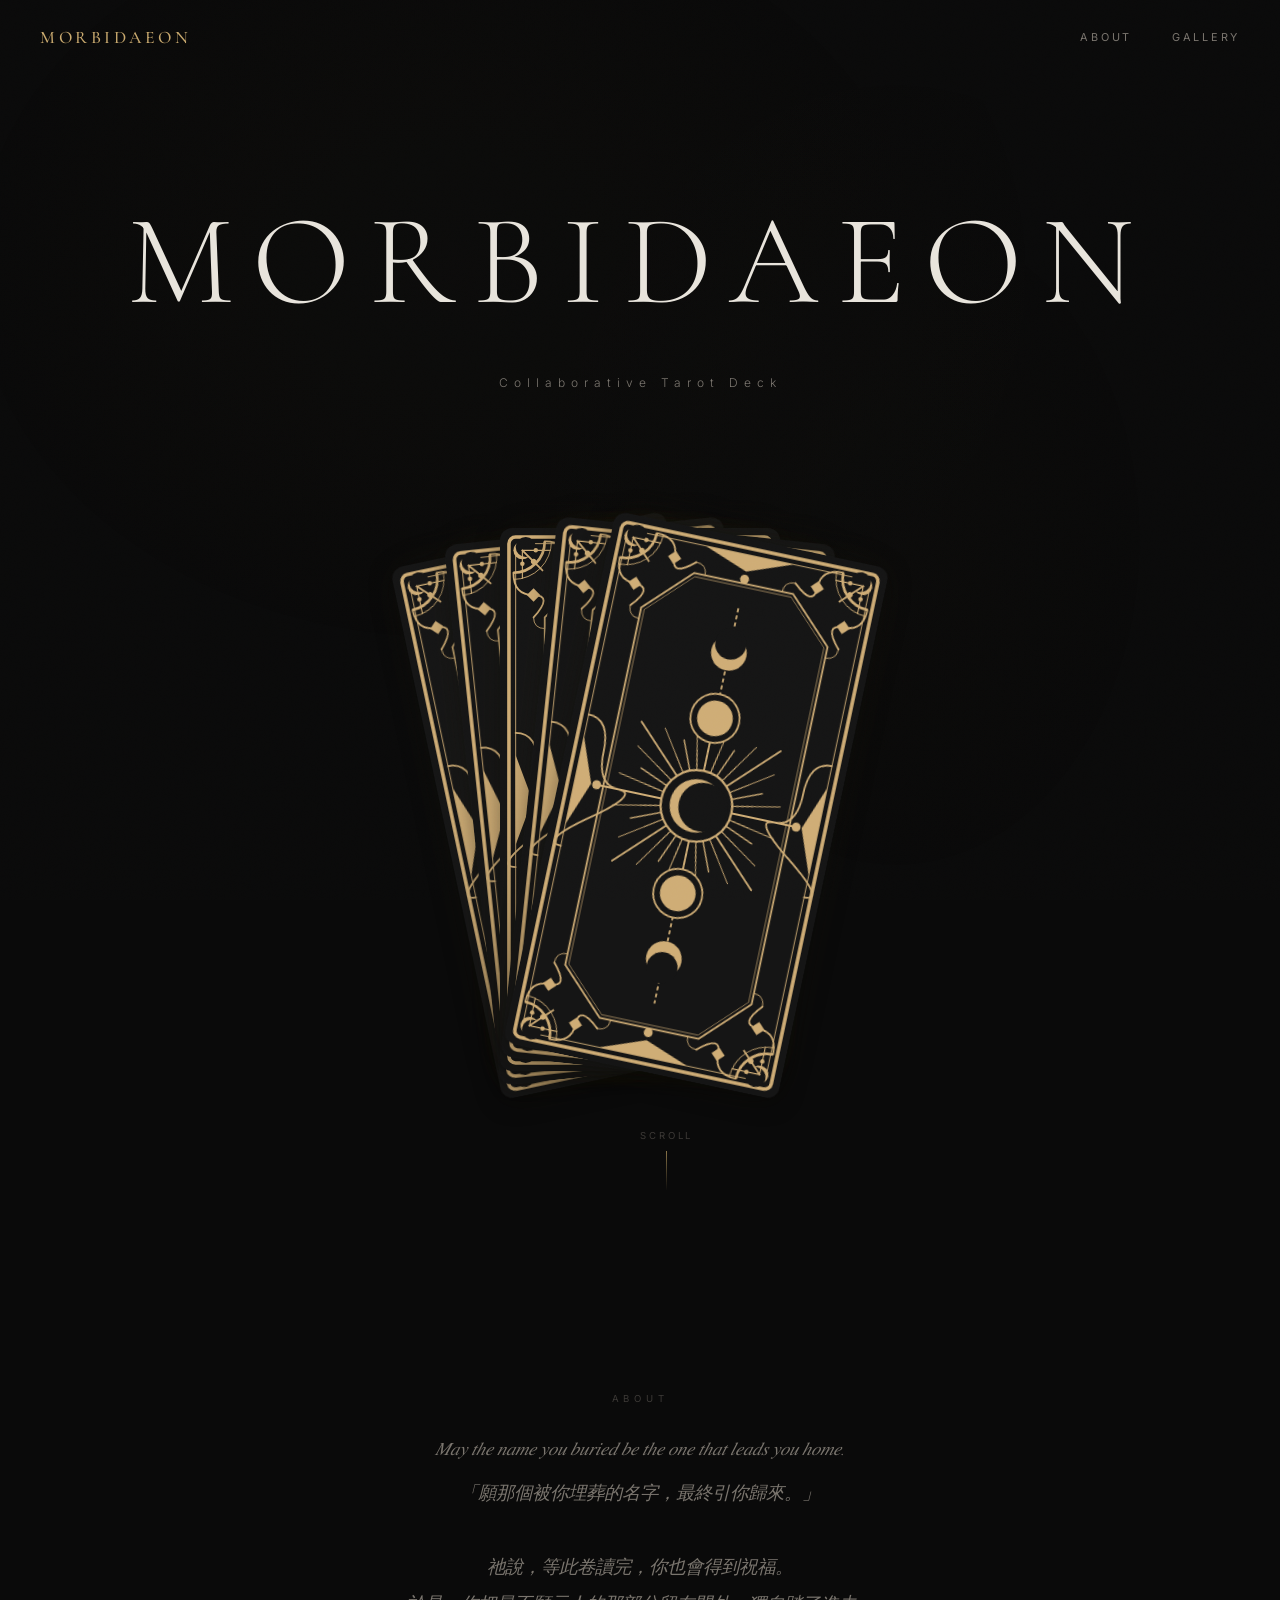
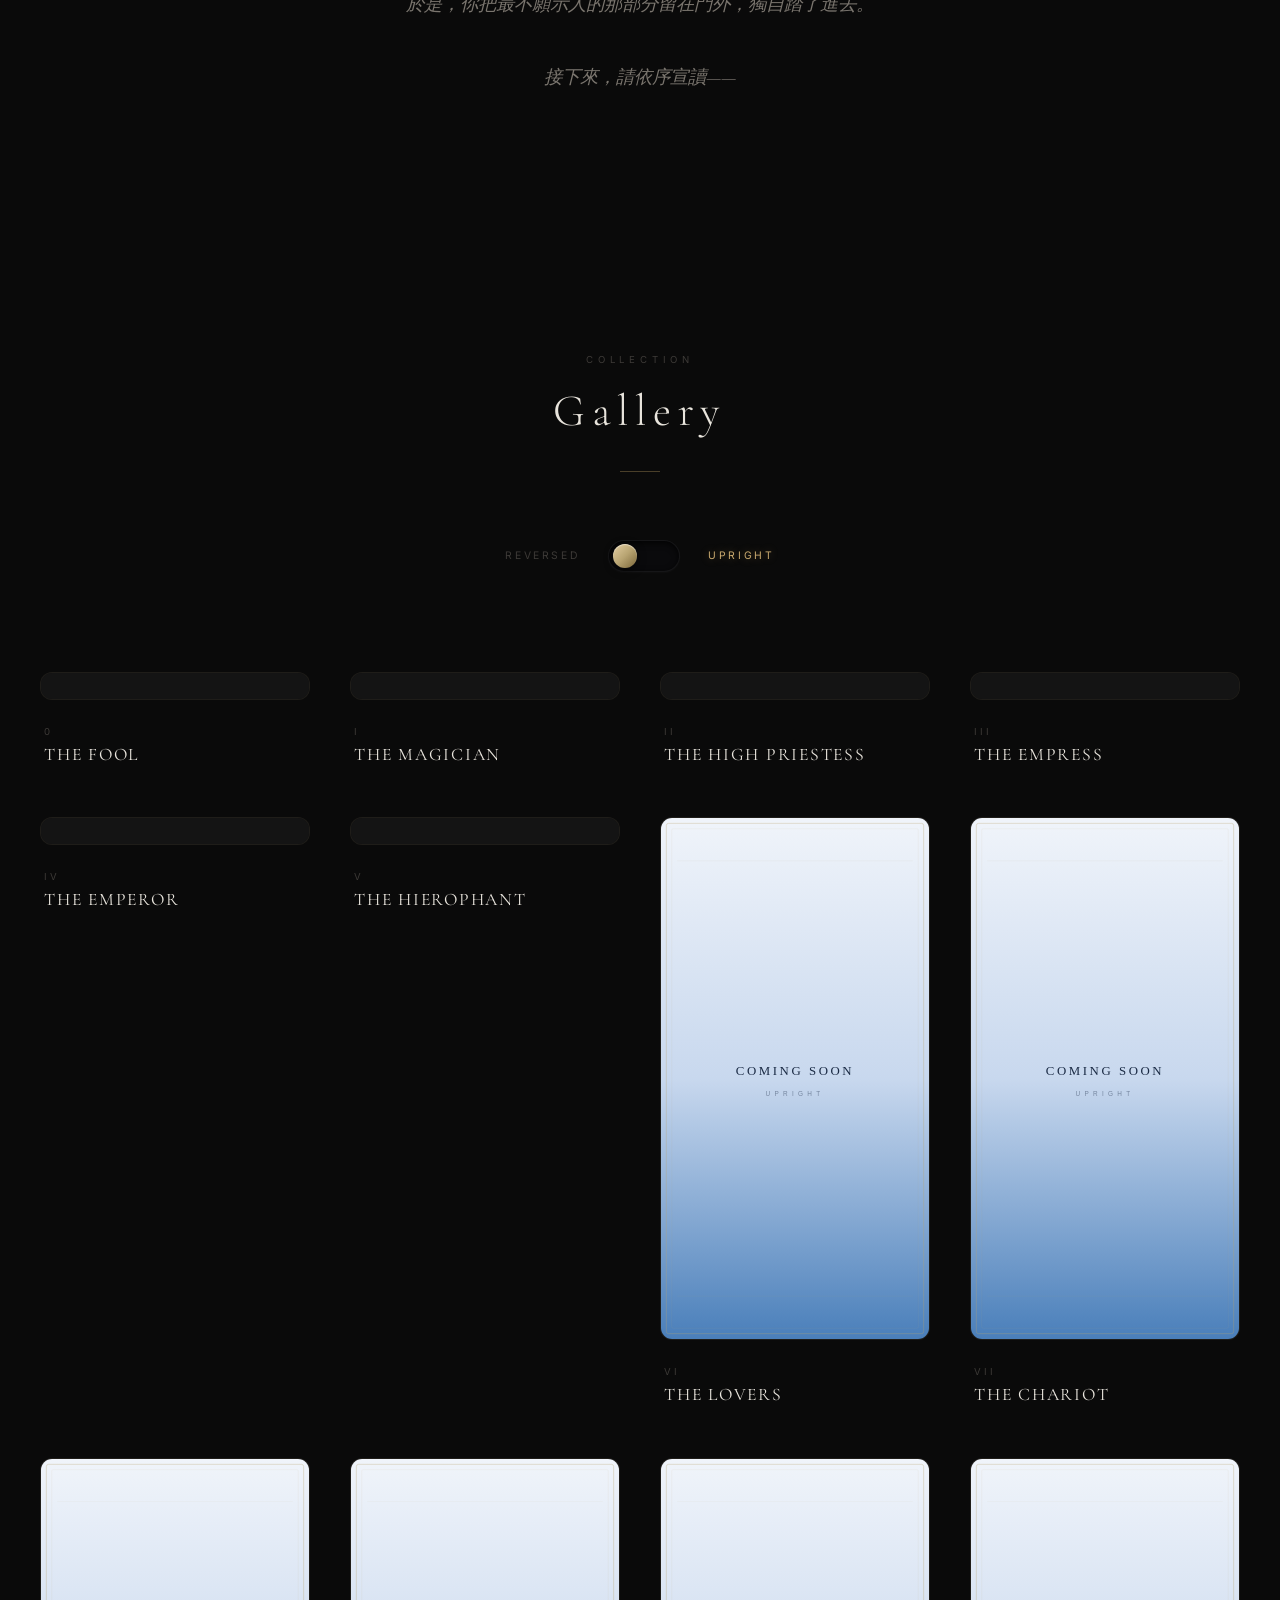
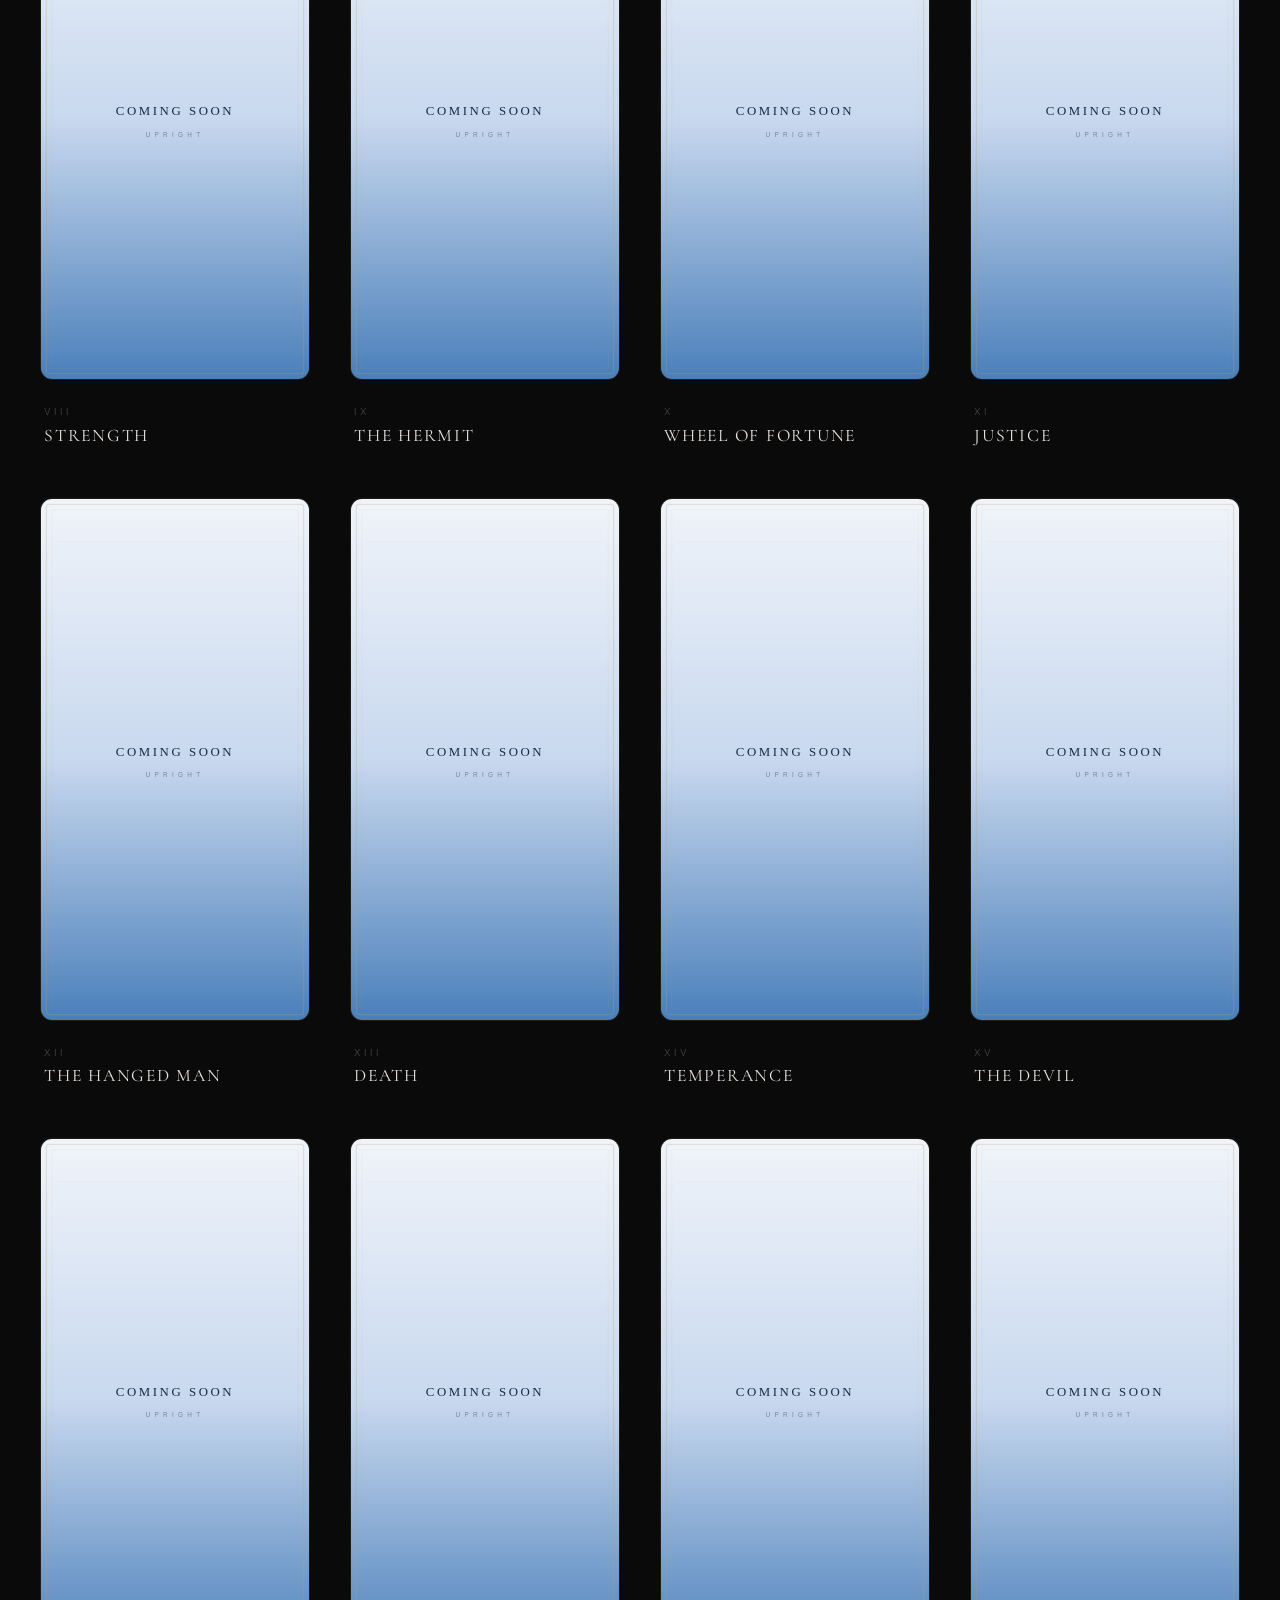
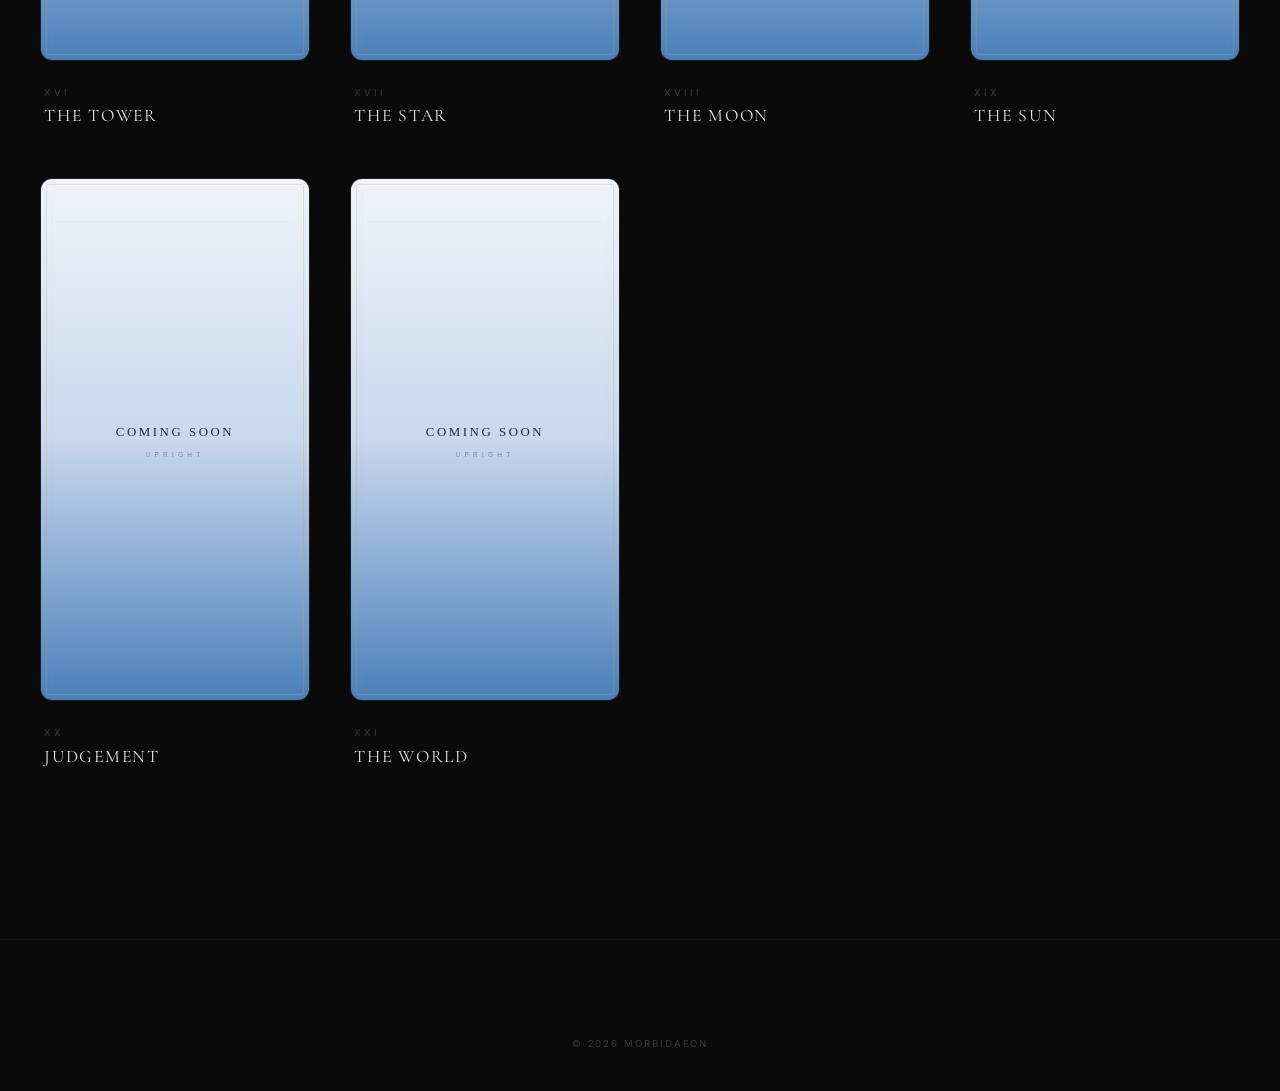
==== commit 05a096fc: "Add files via upload" ====
--- a/index.html
+++ b/index.html
@@ -39,10 +39,10 @@
        HEADER
        ════════════════════════════════════════ -->
   <header id="site-header" class="site-header">
-    <a href="#" id="header-logo" class="header__logo">TAROT</a>
+    <a href="#" id="header-logo" class="header__logo">MORBIDAEON</a>
     <nav class="header__nav">
+      <a href="#about" id="nav-about" class="header__nav-link">ABOUT</a>
       <a href="#gallery" id="nav-gallery" class="header__nav-link">GALLERY</a>
-      <a href="#about" id="nav-about" class="header__nav-link">ABOUT</a>
     </nav>
   </header>
 
@@ -51,16 +51,32 @@
        HERO SECTION
        ════════════════════════════════════════ -->
   <section id="hero" class="hero">
-    <h1 class="hero__title">TAROT</h1>
-    <p class="hero__subtitle">THE OTHER SIDE OF THE CARD</p>
-
-    <div class="hero__card-wrapper">
-      <div id="hero-card" class="hero__card">
-        <img class="hero-card__image hero__card-image"
-             src=""
-             alt=""
-             style="opacity: 0; transition: opacity 0.6s ease;" />
-      </div>
+    <h1 class="hero__title">MORBIDAEON</h1>
+    <p class="hero__subtitle">Collaborative Tarot Deck</p>
+
+    <div id="draw-fan-container" class="draw-fan-container">
+      <div id="draw-fan" class="draw-fan">
+        <!-- We will generate 5 cards via JS, but we can also hardcode them here for simplicity since it's a fixed fan -->
+        <div class="draw-fan__card" style="--fan-index: -2;">
+          <img src="assets/tarot/tarot-back.svg" alt="Tarot Card Back" class="draw-fan__image" />
+        </div>
+        <div class="draw-fan__card" style="--fan-index: -1;">
+          <img src="assets/tarot/tarot-back.svg" alt="Tarot Card Back" class="draw-fan__image" />
+        </div>
+        <div class="draw-fan__card" style="--fan-index: 0;">
+          <div class="draw-fan__card-inner">
+            <img src="assets/tarot/tarot-back.svg" alt="Tarot Card Back" class="draw-fan__image draw-fan__image--front" />
+            <img src="" alt="Drawn Tarot Card" class="draw-fan__image draw-fan__image--back" id="drawn-card-img" />
+          </div>
+        </div>
+        <div class="draw-fan__card" style="--fan-index: 1;">
+          <img src="assets/tarot/tarot-back.svg" alt="Tarot Card Back" class="draw-fan__image" />
+        </div>
+        <div class="draw-fan__card" style="--fan-index: 2;">
+          <img src="assets/tarot/tarot-back.svg" alt="Tarot Card Back" class="draw-fan__image" />
+        </div>
+      </div>
+      <div class="draw-fan__hint">DRAW A CARD</div>
     </div>
 
     <div class="hero__scroll-hint" aria-hidden="true">
@@ -76,9 +92,11 @@
   <section id="about" class="about">
     <p class="about__label">ABOUT</p>
     <p class="about__text">
-      每一張塔羅牌都擁有兩面——正位與逆位。<br />
-      這個展覽呈現的是同一張牌的兩種面貌，<br />
-      邀請你翻轉、凝視、感受。
+      <span style="display: block; margin-bottom: 8px;">𝑀𝑎𝑦 𝑡ℎ𝑒 𝑛𝑎𝑚𝑒 𝑦𝑜𝑢 𝑏𝑢𝑟𝑖𝑒𝑑 𝑏𝑒 𝑡ℎ𝑒 𝑜𝑛𝑒 𝑡ℎ𝑎𝑡 𝑙𝑒𝑎𝑑𝑠 𝑦𝑜𝑢 ℎ𝑜𝑚𝑒.</span>
+      「願那個被你埋葬的名字，最終引你歸來。」<br /><br />
+      祂說，等此卷讀完，你也會得到祝福。<br />
+      於是，你把最不願示人的那部分留在門外，獨自踏了進去。<br /><br />
+      接下來，請依序宣讀——
     </p>
   </section>
 
@@ -91,6 +109,17 @@
       <p class="gallery__label">COLLECTION</p>
       <h2 class="gallery__title">Gallery</h2>
       <div class="gallery__divider"></div>
+      
+      <!-- Gallery Controls -->
+      <div class="gallery__controls">
+        <span class="gallery__controls-label">REVERSED</span>
+        <div id="gallery-mode-toggle" class="gallery-mode-toggle" role="switch" tabindex="0" aria-checked="false" aria-label="Toggle hover reversed/upright">
+          <div class="gallery-mode-toggle__track">
+            <div class="gallery-mode-toggle__indicator"></div>
+          </div>
+        </div>
+        <span class="gallery__controls-label">UPRIGHT</span>
+      </div>
     </div>
 
     <div id="gallery-grid" class="gallery__grid">
@@ -103,7 +132,7 @@
        FOOTER
        ════════════════════════════════════════ -->
   <footer class="site-footer">
-    <p class="footer__text">© <span id="footer-year"></span> TAROT</p>
+    <p class="footer__text">© <span id="footer-year"></span> MORBIDAEON</p>
   </footer>
 
 
@@ -120,10 +149,18 @@
 
       <!-- Detail Header -->
       <div class="detail-header">
-        <button id="detail-back" class="detail-back" aria-label="Back to gallery">
-          <span class="detail-back__arrow">←</span>
-          <span class="detail-back__text">BACK TO GALLERY</span>
-        </button>
+        <div style="display: flex; gap: var(--space-xl);">
+          <button id="detail-back" class="detail-back" aria-label="Back to gallery">
+            <span class="detail-back__arrow">←</span>
+            <span class="detail-back__text">BACK TO GALLERY</span>
+          </button>
+          
+          <!-- Draw Again Button (Hidden by default, shown when drawn) -->
+          <button id="detail-draw-again" class="detail-back" aria-label="Draw another card" style="display: none; padding-left: 0;">
+            <span class="detail-back__arrow">⟳</span>
+            <span class="detail-back__text">DRAW AGAIN</span>
+          </button>
+        </div>
         <span id="detail-counter" class="detail-counter">01 / 03</span>
       </div>
 
@@ -140,11 +177,7 @@
 
           <!-- Card Area (swipe / tap / flip zone) -->
           <div id="detail-card-area" class="detail-card-area">
-            <!-- Swipe left arrow hint -->
-            <div class="detail-swipe-hint detail-swipe-hint--left" aria-hidden="true">
-              <span class="detail-swipe-hint__arrow">‹</span>
-              <span class="detail-swipe-hint__label">PREV</span>
-            </div>
+
 
             <div id="detail-card-flip" class="detail-card-flip">
               <img id="detail-card-image"
@@ -153,11 +186,7 @@
                    alt="" />
             </div>
 
-            <!-- Swipe right arrow hint -->
-            <div class="detail-swipe-hint detail-swipe-hint--right" aria-hidden="true">
-              <span class="detail-swipe-hint__label">NEXT</span>
-              <span class="detail-swipe-hint__arrow">›</span>
-            </div>
+
 
             <!-- Click to flip hint -->
             <div class="detail-card-area__flip-hint">
@@ -170,9 +199,9 @@
           <div id="detail-info" class="detail-info">
             <span id="detail-card-number" class="detail-info__number"></span>
             <h2 id="detail-card-name" class="detail-info__name"></h2>
-            <span id="detail-card-status" class="detail-info__status">UPRIGHT</span>
             <div class="detail-info__divider"></div>
             <p id="detail-card-text" class="detail-info__text"></p>
+            <p id="detail-card-author" class="detail-info__author"></p>
 
             <!-- Toggle: UPRIGHT ● ─── ○ REVERSED -->
             <div class="detail-toggle">
--- a/css/style.css
+++ b/css/style.css
@@ -239,7 +239,7 @@
   font-family: var(--font-serif);
   font-size: 1.1rem;
   font-weight: 500;
-  letter-spacing: 0.35em;
+  letter-spacing: 0.2em;
   color: var(--accent);
   cursor: pointer;
   transition: opacity var(--dur-fast) ease;
@@ -303,7 +303,7 @@
   font-family: var(--font-serif);
   font-size: clamp(3.5rem, 10vw, 8rem);
   font-weight: 300;
-  letter-spacing: 0.3em;
+  letter-spacing: 0.15em;
   color: var(--text-primary);
   text-align: center;
   margin-bottom: var(--space-sm);
@@ -323,56 +323,106 @@
   animation: heroFadeIn 1.2s ease-out 0.6s forwards;
 }
 
-.hero__card-wrapper {
-  position: relative;
-  cursor: pointer;
+.draw-fan-container {
+  position: relative;
+  display: flex;
+  flex-direction: column;
+  align-items: center;
+  justify-content: center;
+  margin-top: var(--space-xl);
   opacity: 0;
   animation: heroFadeIn 1.2s ease-out 0.9s forwards;
-}
-
-.hero__card {
+  perspective: 1200px;
+}
+
+.draw-fan {
+  position: relative;
   width: var(--card-width);
-  height: auto;
+  height: calc(var(--card-width) * 1.94);
+  cursor: pointer;
+}
+
+.draw-fan__card {
+  position: absolute;
+  top: 0;
+  left: 0;
+  width: 100%;
+  height: 100%;
   border-radius: var(--card-radius);
-  overflow: hidden;
-  position: relative;
-  box-shadow:
-    0 4px 24px rgba(0, 0, 0, 0.4),
-    0 0 80px rgba(201, 169, 110, 0.03);
-  animation: heroFloat 5s ease-in-out infinite;
-  transition: box-shadow var(--dur-normal) ease;
-}
-
-.hero__card:hover {
-  box-shadow:
-    0 8px 40px rgba(0, 0, 0, 0.5),
-    0 0 100px rgba(201, 169, 110, 0.06);
-}
-
-.hero__card::after {
-  content: '';
+  box-shadow: 0 4px 24px rgba(0, 0, 0, 0.4), 0 0 40px rgba(201, 169, 110, 0.05);
+  transform-origin: bottom center;
+  transform: rotate(calc(var(--fan-index) * 6deg)) translateY(0);
+  transition: transform 0.6s cubic-bezier(0.34, 1.56, 0.64, 1), 
+              box-shadow 0.6s ease, opacity 0.6s ease;
+  transform-style: preserve-3d;
+}
+
+.draw-fan:hover .draw-fan__card {
+  transform: rotate(calc(var(--fan-index) * 9deg)) translateY(calc(var(--fan-index) * var(--fan-index) * -4px));
+  box-shadow: 0 12px 32px rgba(0, 0, 0, 0.5), 0 0 60px rgba(201, 169, 110, 0.08);
+}
+
+.draw-fan__image {
+  width: 100%;
+  height: 100%;
+  border-radius: var(--card-radius);
+  object-fit: cover;
+  backface-visibility: hidden;
+  display: block;
+}
+
+.draw-fan__card-inner {
+  position: relative;
+  width: 100%;
+  height: 100%;
+  transform-style: preserve-3d;
+  transition: transform 0.8s cubic-bezier(0.4, 0, 0.2, 1);
+}
+
+.draw-fan__image--front {
   position: absolute;
   inset: 0;
-  border-radius: var(--card-radius);
-  background: radial-gradient(
-    circle at var(--mouse-x, 50%) var(--mouse-y, 50%),
-    rgba(201, 169, 110, 0.08) 0%,
-    transparent 50%
-  );
+}
+.draw-fan__image--back {
+  position: absolute;
+  inset: 0;
+  transform: rotateY(180deg);
+}
+
+.draw-fan__hint {
+  position: absolute;
+  bottom: -40px;
+  font-family: var(--font-sans);
+  font-size: 0.65rem;
+  letter-spacing: 0.4em;
+  color: var(--accent);
   opacity: 0;
-  transition: opacity var(--dur-normal) ease;
+  transform: translateY(10px);
+  transition: all 0.4s ease;
   pointer-events: none;
 }
 
-.hero__card-wrapper:hover .hero__card::after {
+.draw-fan-container:hover .draw-fan__hint {
   opacity: 1;
-}
-
-.hero__card-image {
-  width: 100%;
-  height: auto;
-  object-fit: contain;
-  display: block;
+  transform: translateY(0);
+}
+
+.draw-fan.is-drawing {
+  pointer-events: none;
+}
+.draw-fan.is-drawing .draw-fan__card {
+  transition: transform 0.6s cubic-bezier(0.4, 0, 0.2, 1), opacity 0.4s ease;
+}
+.draw-fan.is-drawing .draw-fan__card:not([style*="--fan-index: 0;"]) {
+  transform: rotate(0deg) translateY(20px);
+  opacity: 0;
+}
+.draw-fan.is-drawing .draw-fan__card[style*="--fan-index: 0;"] {
+  transform: translateY(-60px) scale(1.15) translateZ(50px);
+  z-index: 10;
+}
+.draw-fan.is-flipping .draw-fan__card[style*="--fan-index: 0;"] .draw-fan__card-inner {
+  transform: rotateY(180deg);
 }
 
 .hero__scroll-hint {
@@ -426,7 +476,7 @@
   position: relative;
   z-index: 1;
   padding: var(--space-3xl) var(--space-xl) var(--space-4xl);
-  max-width: 1400px;
+  max-width: 1600px;
   margin: 0 auto;
 }
 
@@ -463,7 +513,7 @@
 
 .gallery__grid {
   display: grid;
-  grid-template-columns: repeat(3, 1fr);
+  grid-template-columns: repeat(4, 1fr);
   gap: var(--space-xl);
 }
 
@@ -513,9 +563,30 @@
               transform 0.8s var(--ease-out);
 }
 
-.gallery-card__image.loaded {
-  opacity: 1;
-}
+.gallery-card__image--upright {
+  position: relative;
+  z-index: 1;
+}
+
+.gallery-card__image--reversed {
+  position: absolute;
+  inset: 0;
+  z-index: 2;
+}
+
+/* Default Mode: Upright primary, Reversed secondary */
+.gallery-card__image--upright.loaded { opacity: 1; }
+.gallery-card__image--reversed.loaded { opacity: 0; }
+
+.gallery-card:hover .gallery-card__image--upright.loaded { opacity: 0; }
+.gallery-card:hover .gallery-card__image--reversed.loaded { opacity: 1; }
+
+/* Reversed Default Mode */
+.gallery.is-reversed-default .gallery-card__image--upright.loaded { opacity: 0; }
+.gallery.is-reversed-default .gallery-card__image--reversed.loaded { opacity: 1; }
+
+.gallery.is-reversed-default .gallery-card:hover .gallery-card__image--upright.loaded { opacity: 1; }
+.gallery.is-reversed-default .gallery-card:hover .gallery-card__image--reversed.loaded { opacity: 0; }
 
 .gallery-card:hover .gallery-card__image {
   transform: scale(1.03);
@@ -577,12 +648,65 @@
   transform: translateX(4px);
 }
 
-.gallery-card__status {
-  font-family: var(--font-sans);
-  font-size: 0.55rem;
-  letter-spacing: 0.3em;
-  color: var(--accent-dim);
-  margin-top: var(--space-2xs);
+/* Gallery Controls */
+.gallery__controls {
+  display: flex;
+  align-items: center;
+  justify-content: center;
+  gap: var(--space-lg);
+  margin-top: var(--space-2xl);
+  margin-bottom: var(--space-xl);
+}
+.gallery__controls-label {
+  font-family: var(--font-sans);
+  font-size: 0.65rem;
+  letter-spacing: 0.25em;
+  color: var(--text-muted);
+  transition: color var(--dur-normal) ease, text-shadow var(--dur-normal) ease;
+}
+/* Highlight active label */
+.gallery:not(.is-reversed-default) .gallery__controls-label:last-child {
+  color: var(--accent);
+  text-shadow: 0 0 8px rgba(201, 169, 110, 0.4);
+}
+.gallery.is-reversed-default .gallery__controls-label:first-child {
+  color: var(--accent);
+  text-shadow: 0 0 8px rgba(201, 169, 110, 0.4);
+}
+
+.gallery-mode-toggle {
+  cursor: pointer;
+  padding: 4px;
+}
+.gallery-mode-toggle__track {
+  width: 72px;
+  height: 32px;
+  background: #0a0a0c;
+  border-radius: 32px;
+  border: 1px solid rgba(255, 255, 255, 0.05);
+  box-shadow: inset 0 2px 6px rgba(0, 0, 0, 0.8),
+              0 1px 2px rgba(255, 255, 255, 0.03);
+  position: relative;
+  transition: all var(--dur-normal) ease;
+}
+.gallery-mode-toggle:hover .gallery-mode-toggle__track {
+  border-color: rgba(201, 169, 110, 0.3);
+}
+
+.gallery-mode-toggle__indicator {
+  position: absolute;
+  top: 3px;
+  left: 4px;
+  width: 24px;
+  height: 24px;
+  border-radius: 50%;
+  background: linear-gradient(135deg, #e4cfa2, #b8a472, #7a6639);
+  box-shadow: 0 2px 8px rgba(0, 0, 0, 0.6), 
+              inset 0 1px 1px rgba(255, 255, 255, 0.5);
+  transition: transform 0.4s cubic-bezier(0.34, 1.56, 0.64, 1);
+}
+.gallery.is-reversed-default .gallery-mode-toggle__indicator {
+  transform: translateX(40px);
 }
 
 
@@ -789,49 +913,7 @@
   display: block;
 }
 
-/* ── Swipe Arrow Hints ── */
-
-.detail-swipe-hint {
-  position: absolute;
-  top: 50%;
-  transform: translateY(-50%);
-  display: flex;
-  align-items: center;
-  gap: var(--space-xs);
-  opacity: 0;
-  transition: opacity var(--dur-normal) ease;
-  pointer-events: none;
-  z-index: 2;
-}
-
-.detail-card-area:hover .detail-swipe-hint {
-  opacity: 0.5;
-}
-
-.detail-swipe-hint--left {
-  right: calc(100% + 16px);
-  flex-direction: row;
-}
-
-.detail-swipe-hint--right {
-  left: calc(100% + 16px);
-  flex-direction: row;
-}
-
-.detail-swipe-hint__arrow {
-  font-family: var(--font-serif);
-  font-size: 1.6rem;
-  color: var(--text-muted);
-  line-height: 1;
-}
-
-.detail-swipe-hint__label {
-  font-family: var(--font-sans);
-  font-size: 0.5rem;
-  letter-spacing: 0.25em;
-  color: var(--text-muted);
-  white-space: nowrap;
-}
+
 
 /* ── Flip Hint (below card) ── */
 
@@ -894,17 +976,6 @@
   margin-bottom: var(--space-sm);
 }
 
-.detail-info__status {
-  font-family: var(--font-sans);
-  font-size: 0.6rem;
-  letter-spacing: 0.35em;
-  color: var(--accent);
-  display: inline-block;
-  margin-bottom: var(--space-xl);
-  transition: opacity var(--dur-fast) ease,
-              transform var(--dur-fast) ease;
-}
-
 .detail-info__divider {
   width: 32px;
   height: 1px;
@@ -913,6 +984,17 @@
 }
 
 .detail-info__text {
+  font-family: var(--font-serif);
+  font-size: 1rem;
+  font-weight: 300;
+  line-height: 2;
+  color: var(--text-secondary);
+  margin-bottom: var(--space-md);
+  transition: opacity var(--dur-fast) ease,
+              transform var(--dur-fast) ease;
+}
+
+.detail-info__author {
   font-family: var(--font-serif);
   font-size: 1rem;
   font-weight: 300;
@@ -986,16 +1068,17 @@
   position: absolute;
   top: 50%;
   transform: translateY(-50%);
-  font-family: var(--font-serif);
-  font-size: 2rem;
-  color: var(--text-muted);
-  width: 48px;
-  height: 48px;
+  font-family: var(--font-sans);
+  font-size: 2.4rem;
+  font-weight: 500;
+  color: rgba(255, 255, 255, 0.8);
+  width: 56px;
+  height: 56px;
   display: flex;
   align-items: center;
   justify-content: center;
   border-radius: 50%;
-  border: 1px solid var(--border-subtle);
+  border: 2px solid rgba(255, 255, 255, 0.2);
   transition: color var(--dur-fast) ease,
               border-color var(--dur-fast) ease,
               background-color var(--dur-fast) ease;
@@ -1003,8 +1086,8 @@
 
 .detail-nav:hover {
   color: var(--text-primary);
-  border-color: var(--border-hover);
-  background-color: rgba(201, 169, 110, 0.04);
+  border-color: rgba(201, 169, 110, 0.5);
+  background-color: rgba(201, 169, 110, 0.1);
 }
 
 .detail-nav--prev {
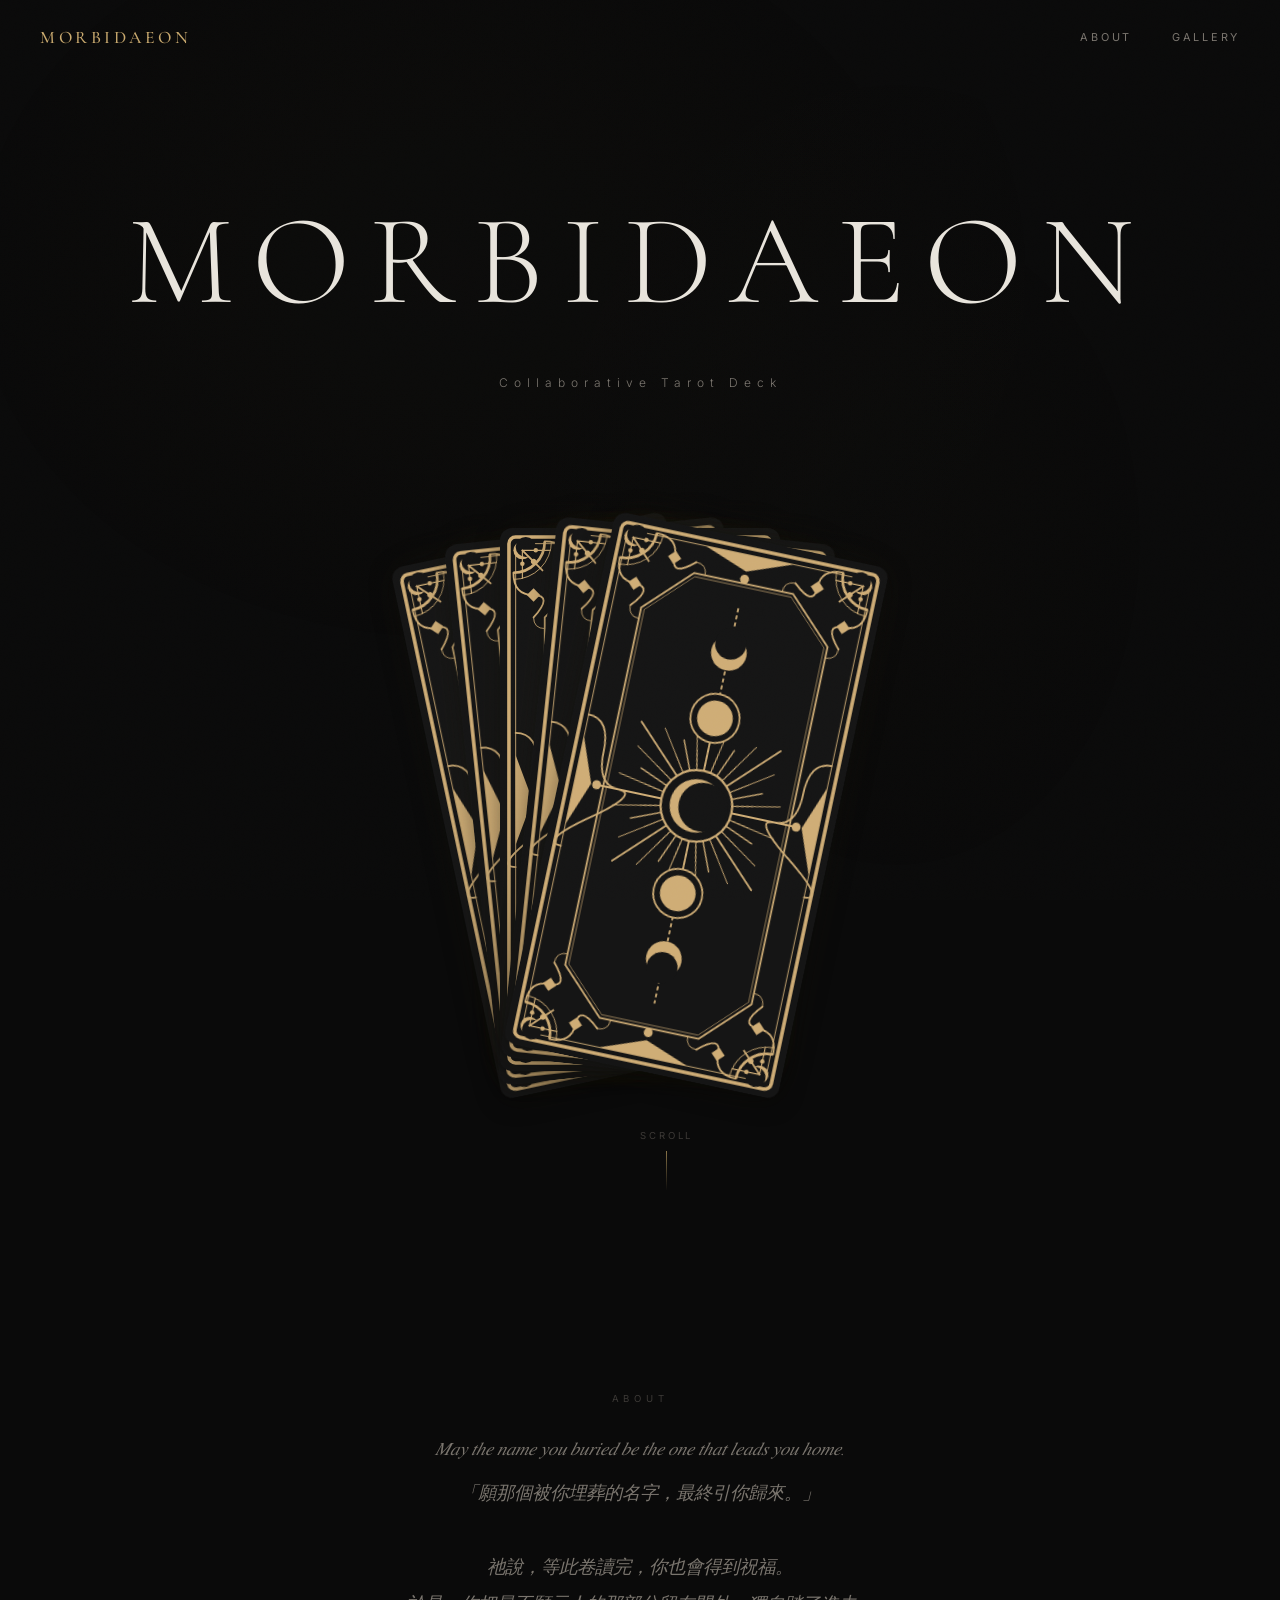
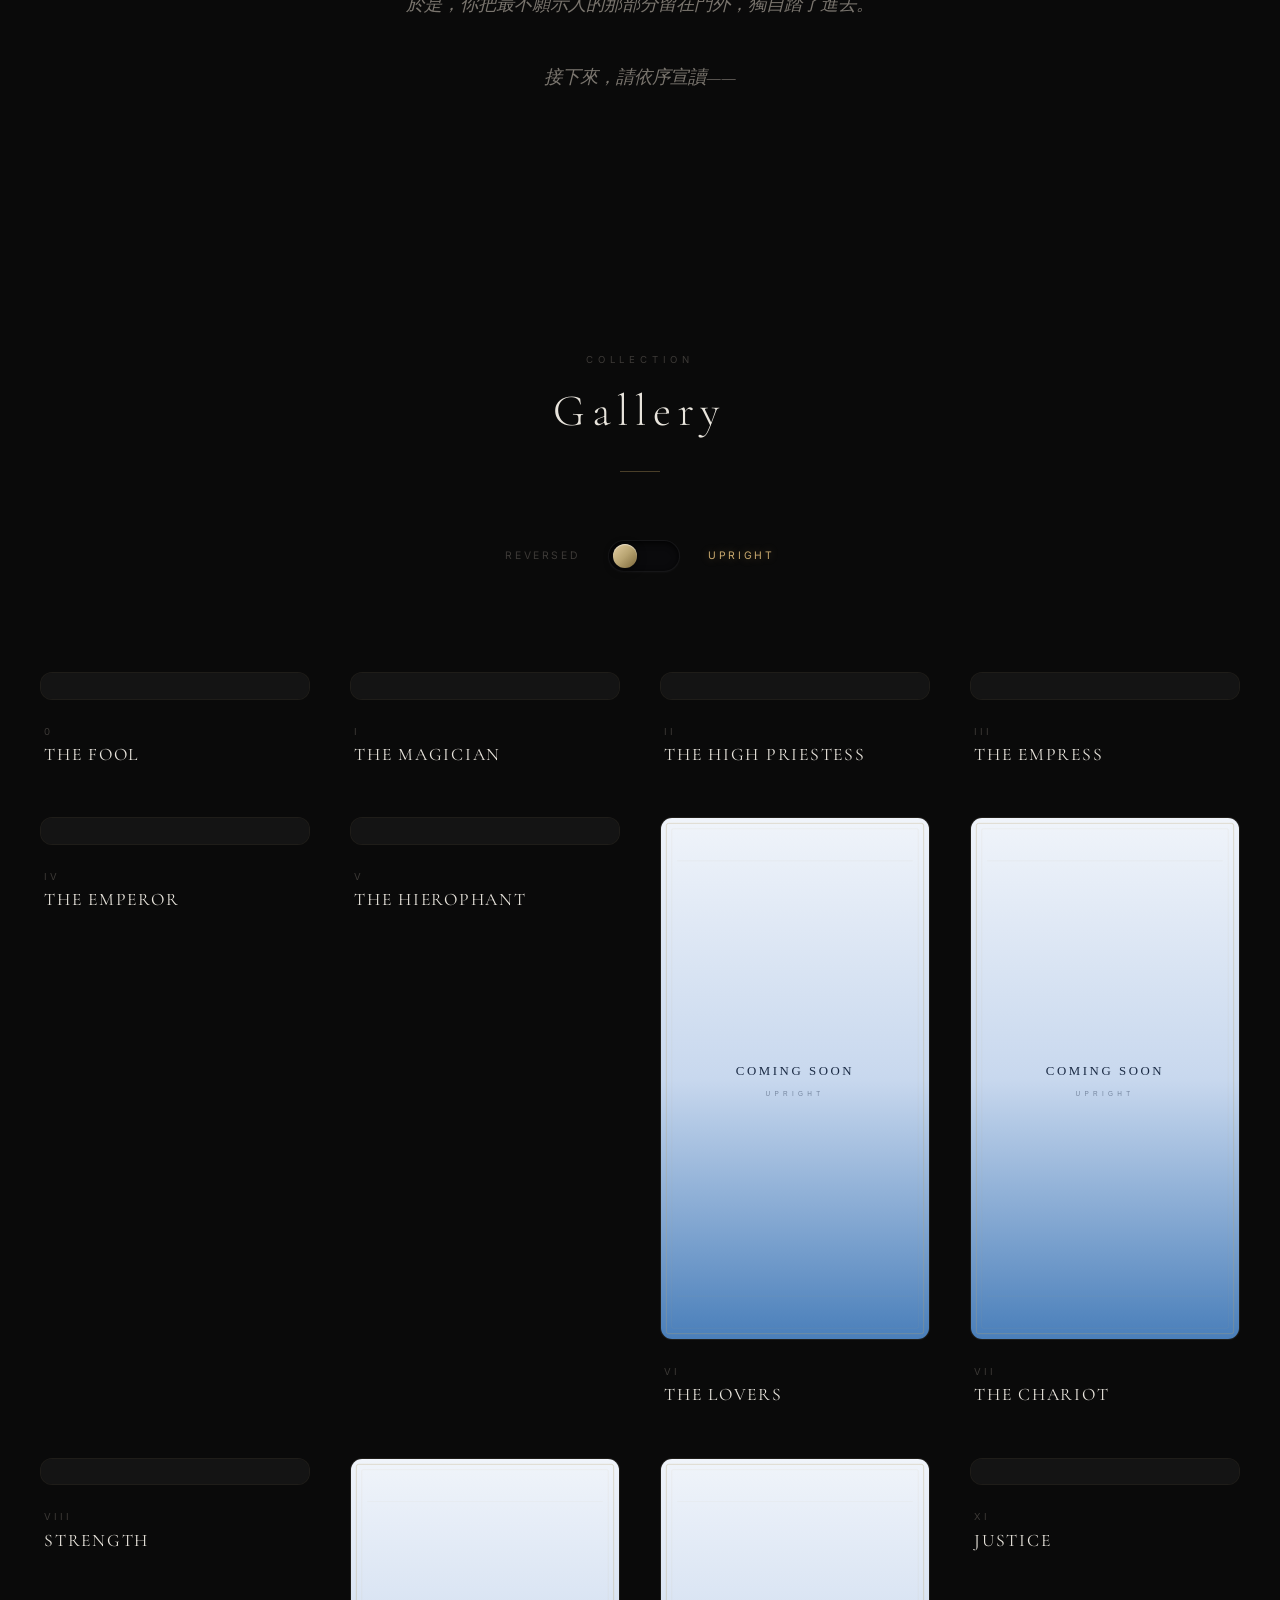
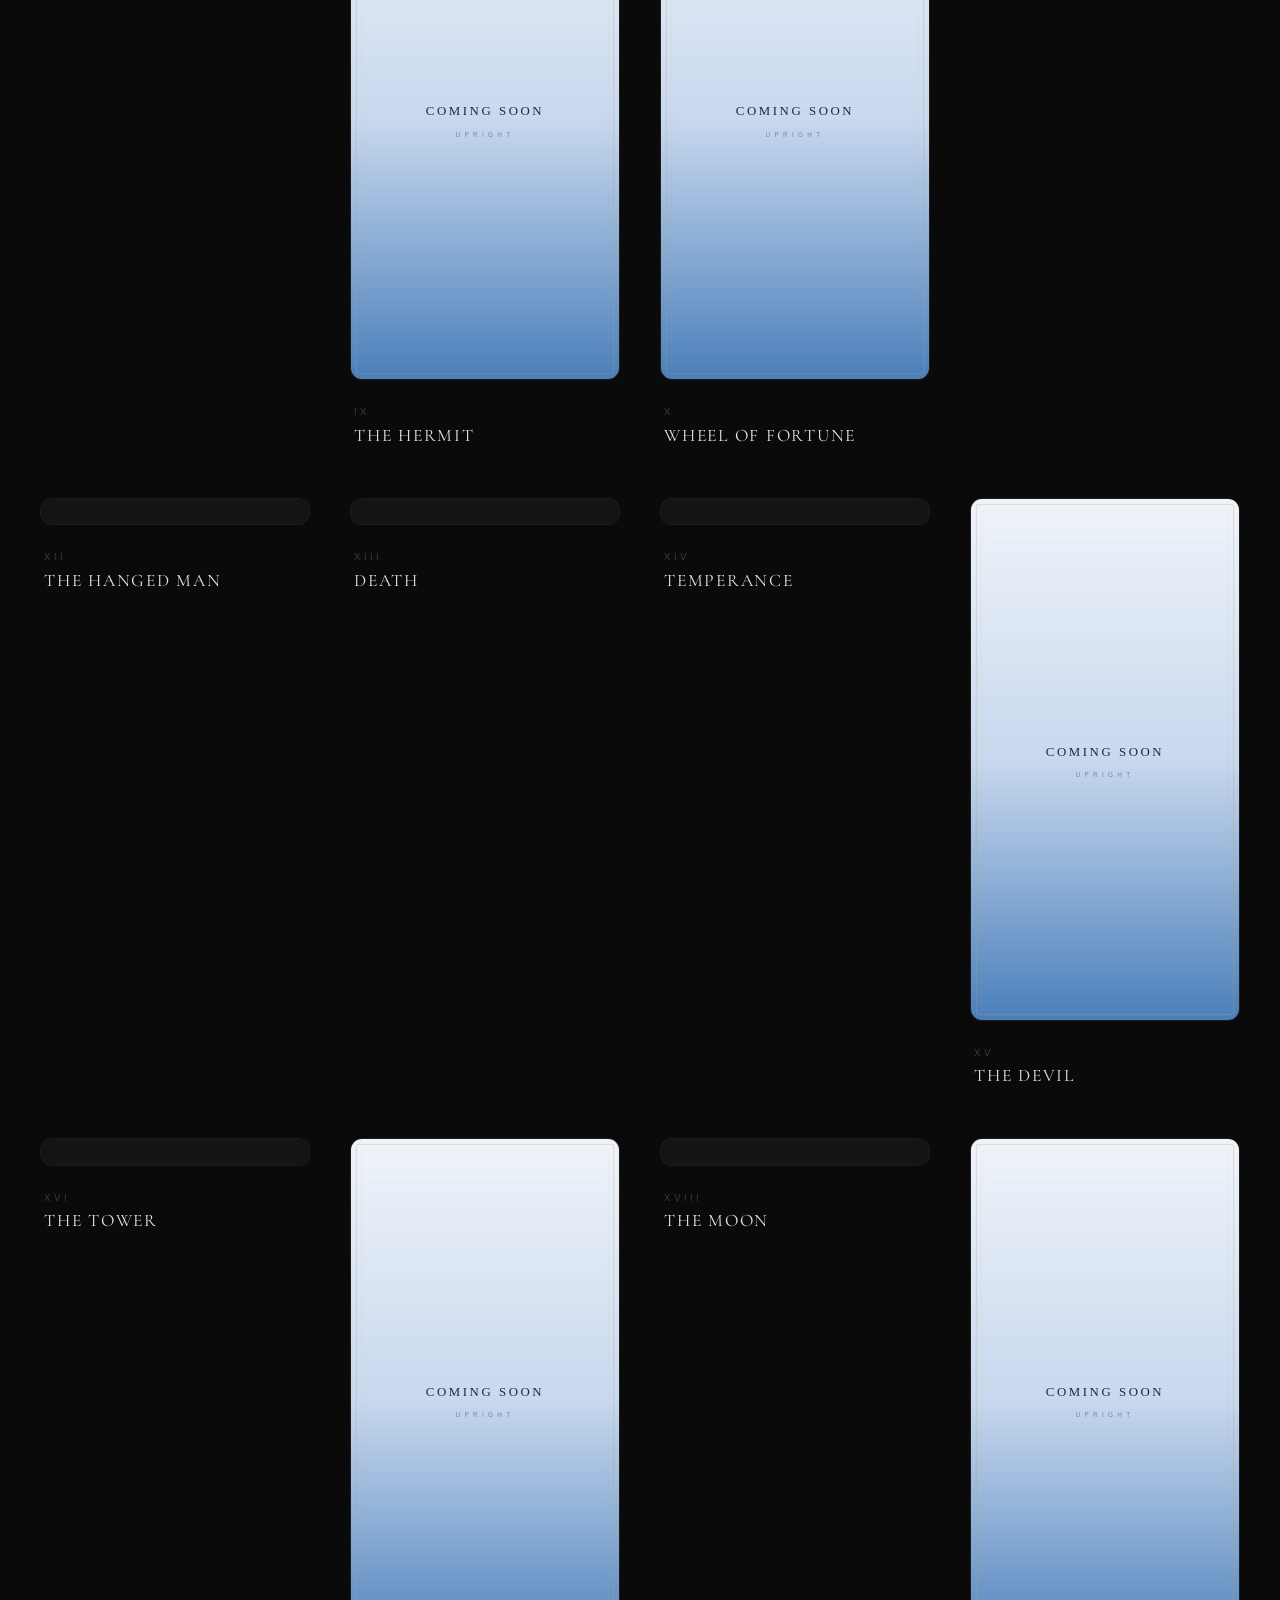
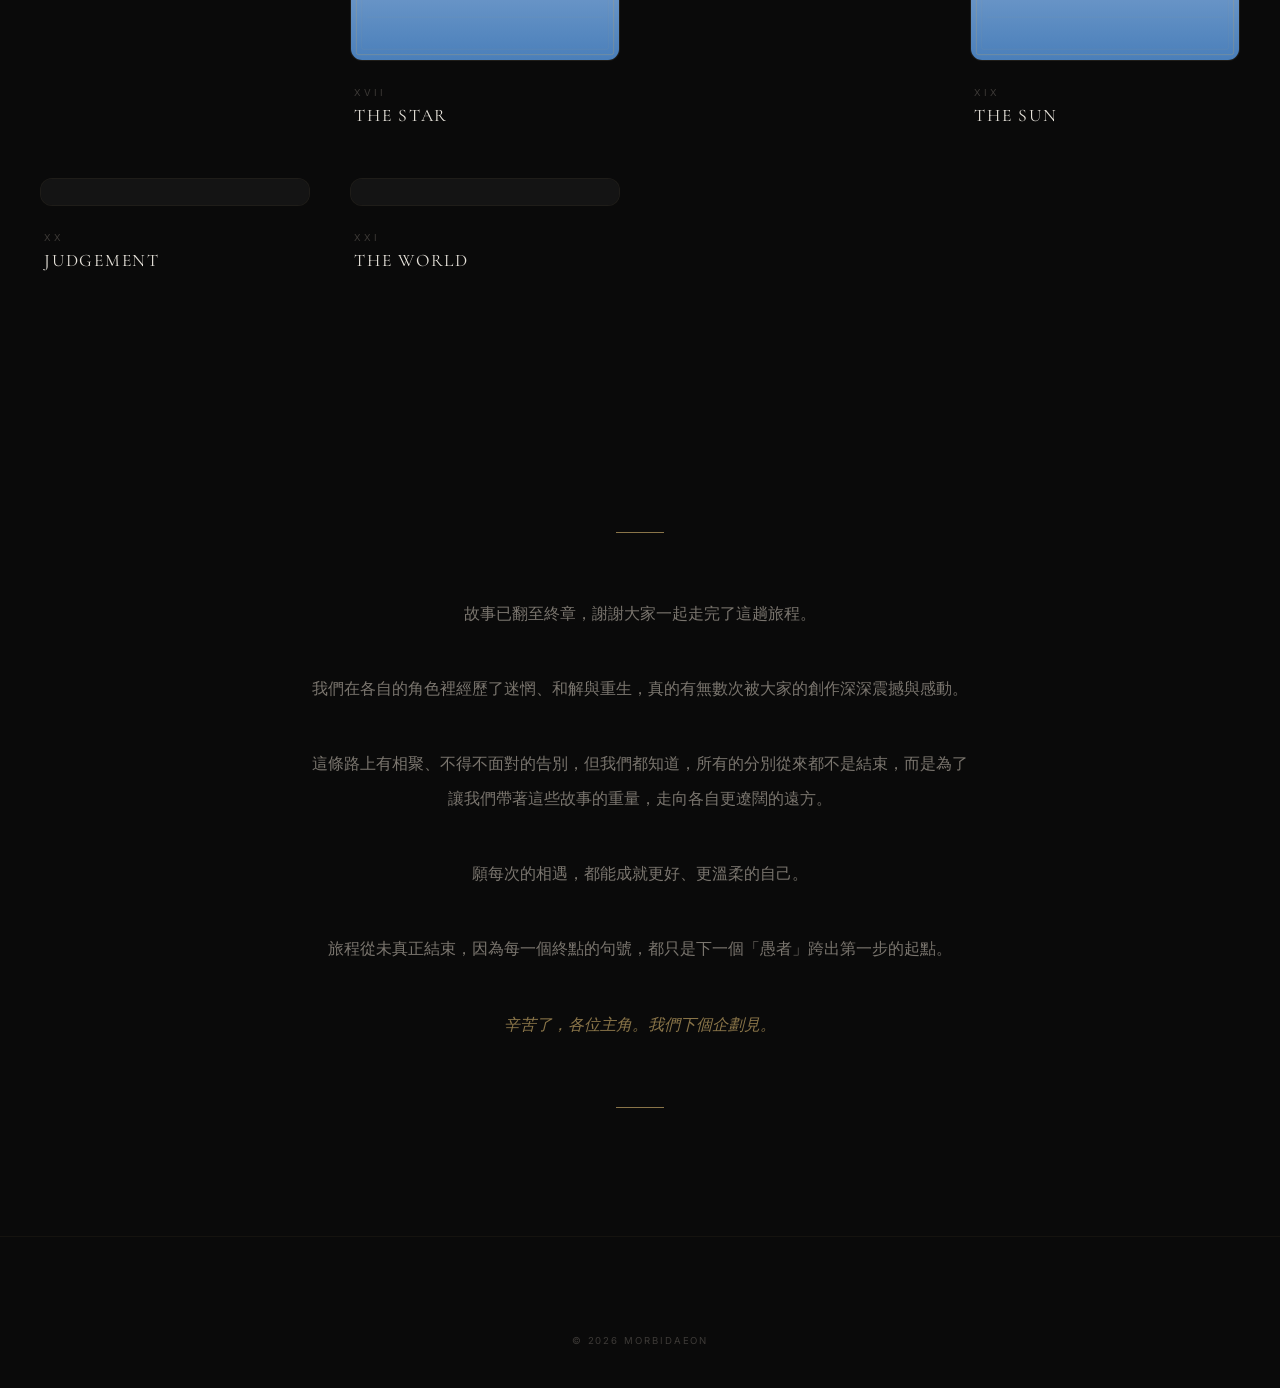
==== commit 1831fa0e: "Add files via upload" ====
--- a/index.html
+++ b/index.html
@@ -13,6 +13,7 @@
   <!-- Preconnect for Google Fonts -->
   <link rel="preconnect" href="https://fonts.googleapis.com" />
   <link rel="preconnect" href="https://fonts.gstatic.com" crossorigin />
+  <link href="https://fonts.googleapis.com/css2?family=Cormorant+Garamond:ital,wght@0,300;0,400;0,500;0,600;0,700;1,300;1,400;1,500&family=Inter:wght@300;400;500&display=swap" rel="stylesheet" />
 </head>
 
 <body>
@@ -125,6 +126,23 @@
     <div id="gallery-grid" class="gallery__grid">
       <!-- Cards are dynamically inserted by gallery.js -->
     </div>
+  </section>
+
+
+  <!-- ════════════════════════════════════════
+       EPILOGUE
+       ════════════════════════════════════════ -->
+  <section id="epilogue" class="epilogue">
+    <div class="epilogue__divider"></div>
+    <div class="epilogue__content">
+      <p>故事已翻至終章，謝謝大家一起走完了這趟旅程。</p>
+      <p>我們在各自的角色裡經歷了迷惘、和解與重生，真的有無數次被大家的創作深深震撼與感動。</p>
+      <p>這條路上有相聚、不得不面對的告別，但我們都知道，所有的分別從來都不是結束，而是為了讓我們帶著這些故事的重量，走向各自更遼闊的遠方。</p>
+      <p>願每次的相遇，都能成就更好、更溫柔的自己。</p>
+      <p>旅程從未真正結束，因為每一個終點的句號，都只是下一個「愚者」跨出第一步的起點。</p>
+      <p>辛苦了，各位主角。我們下個企劃見。</p>
+    </div>
+    <div class="epilogue__divider"></div>
   </section>
 
 
--- a/css/style.css
+++ b/css/style.css
@@ -5,7 +5,7 @@
  * ============================================ */
 
 /* ── Google Fonts ── */
-@import url('https://fonts.googleapis.com/css2?family=Cormorant+Garamond:ital,wght@0,300;0,400;0,500;0,600;0,700;1,300;1,400;1,500&family=Inter:wght@300;400;500&display=swap');
+/* Fonts are now loaded in HTML <head> for better performance */
 
 /* ── Custom Properties ── */
 :root {
@@ -762,6 +762,44 @@
 
 
 /* ============================================
+ *  EPILOGUE
+ * ============================================ */
+
+.epilogue {
+  position: relative;
+  z-index: 1;
+  padding: var(--space-lg) var(--space-xl) var(--space-2xl);
+  max-width: 750px;
+  margin: 0 auto;
+  text-align: center;
+  opacity: 0;
+  animation: heroFadeIn 1.2s ease-out 0.3s forwards;
+}
+
+.epilogue__divider {
+  width: 48px;
+  height: 1px;
+  background: var(--accent-dim);
+  margin: var(--space-2xl) auto;
+}
+
+.epilogue__content p {
+  font-family: var(--font-serif);
+  font-size: 1rem;
+  font-weight: 300;
+  line-height: 2.2;
+  color: var(--text-secondary);
+  margin-bottom: var(--space-xl);
+}
+
+.epilogue__content p:last-child {
+  margin-bottom: 0;
+  color: var(--accent-dim);
+  font-style: italic;
+}
+
+
+/* ============================================
  *  DETAIL OVERLAY
  * ============================================ */
 
@@ -954,7 +992,7 @@
 
 .detail-info {
   flex: 1;
-  max-width: 380px;
+  max-width: 450px;
 }
 
 .detail-info__number {
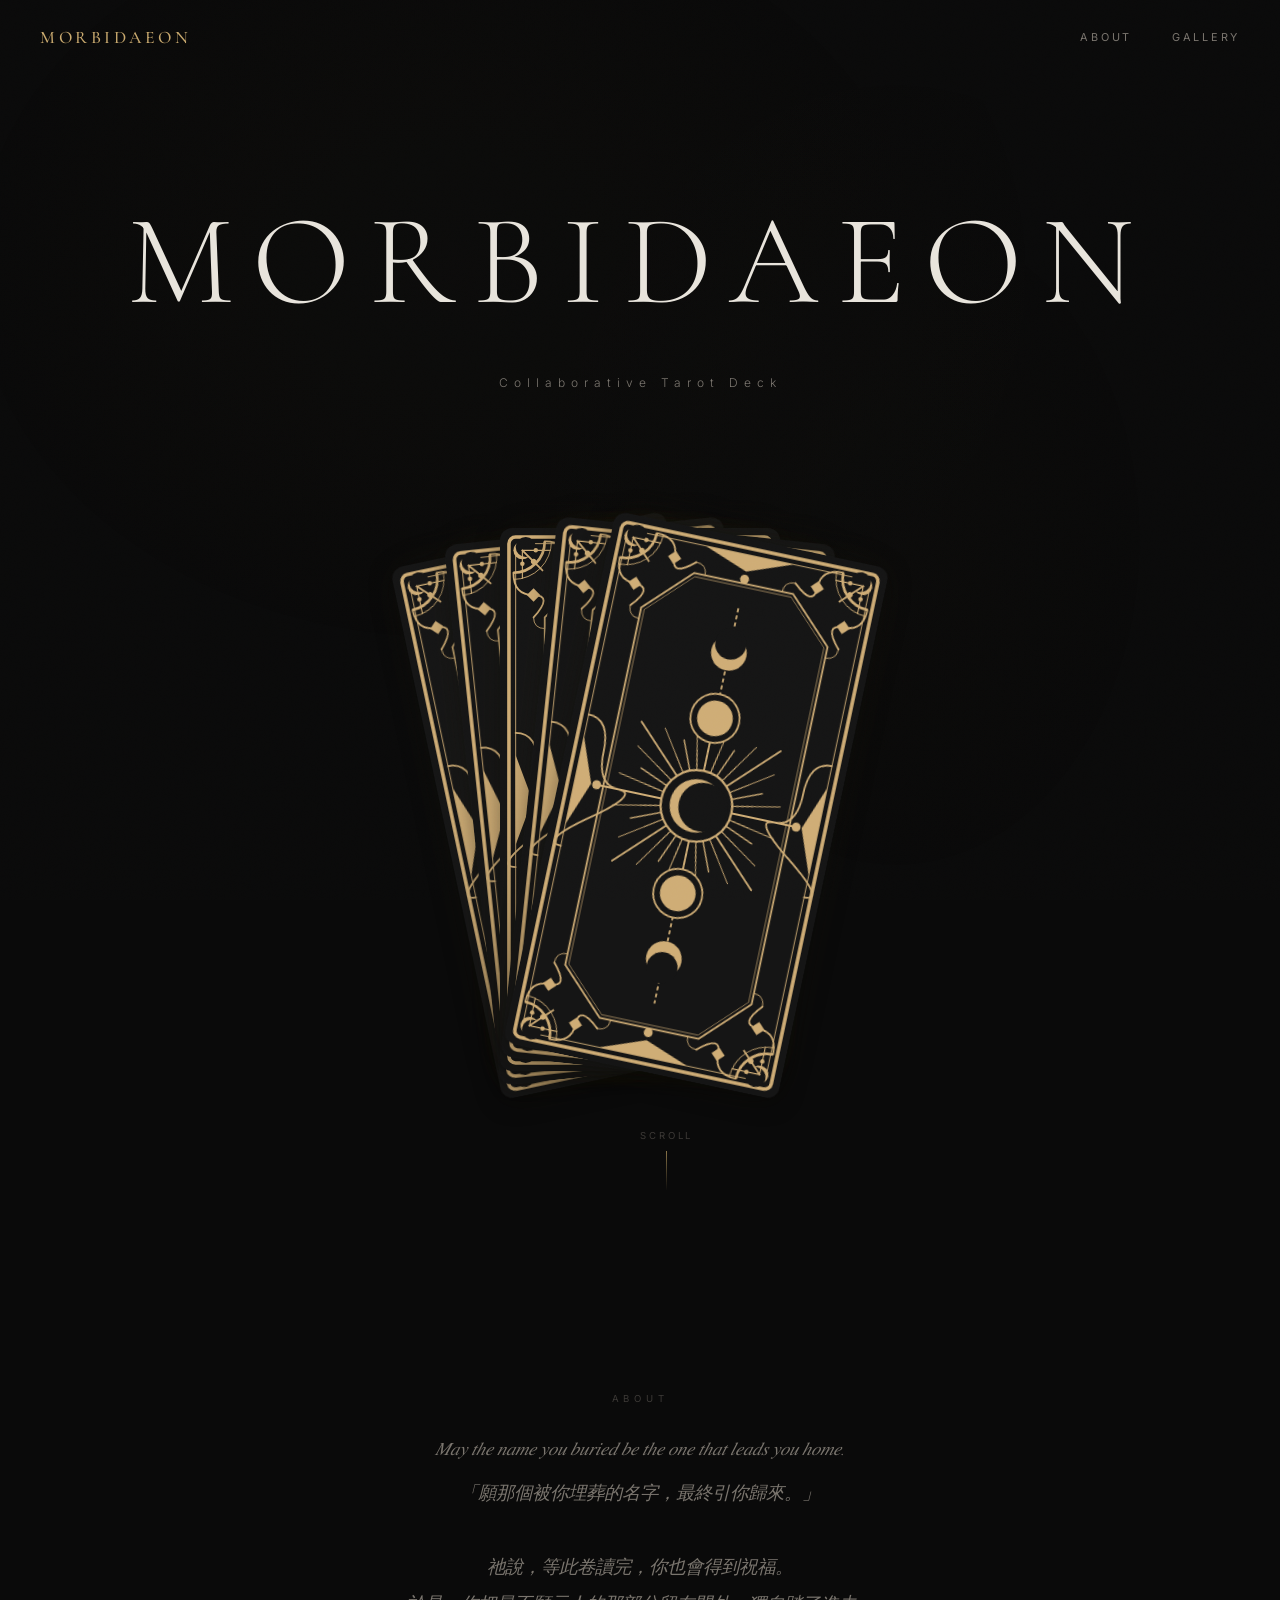
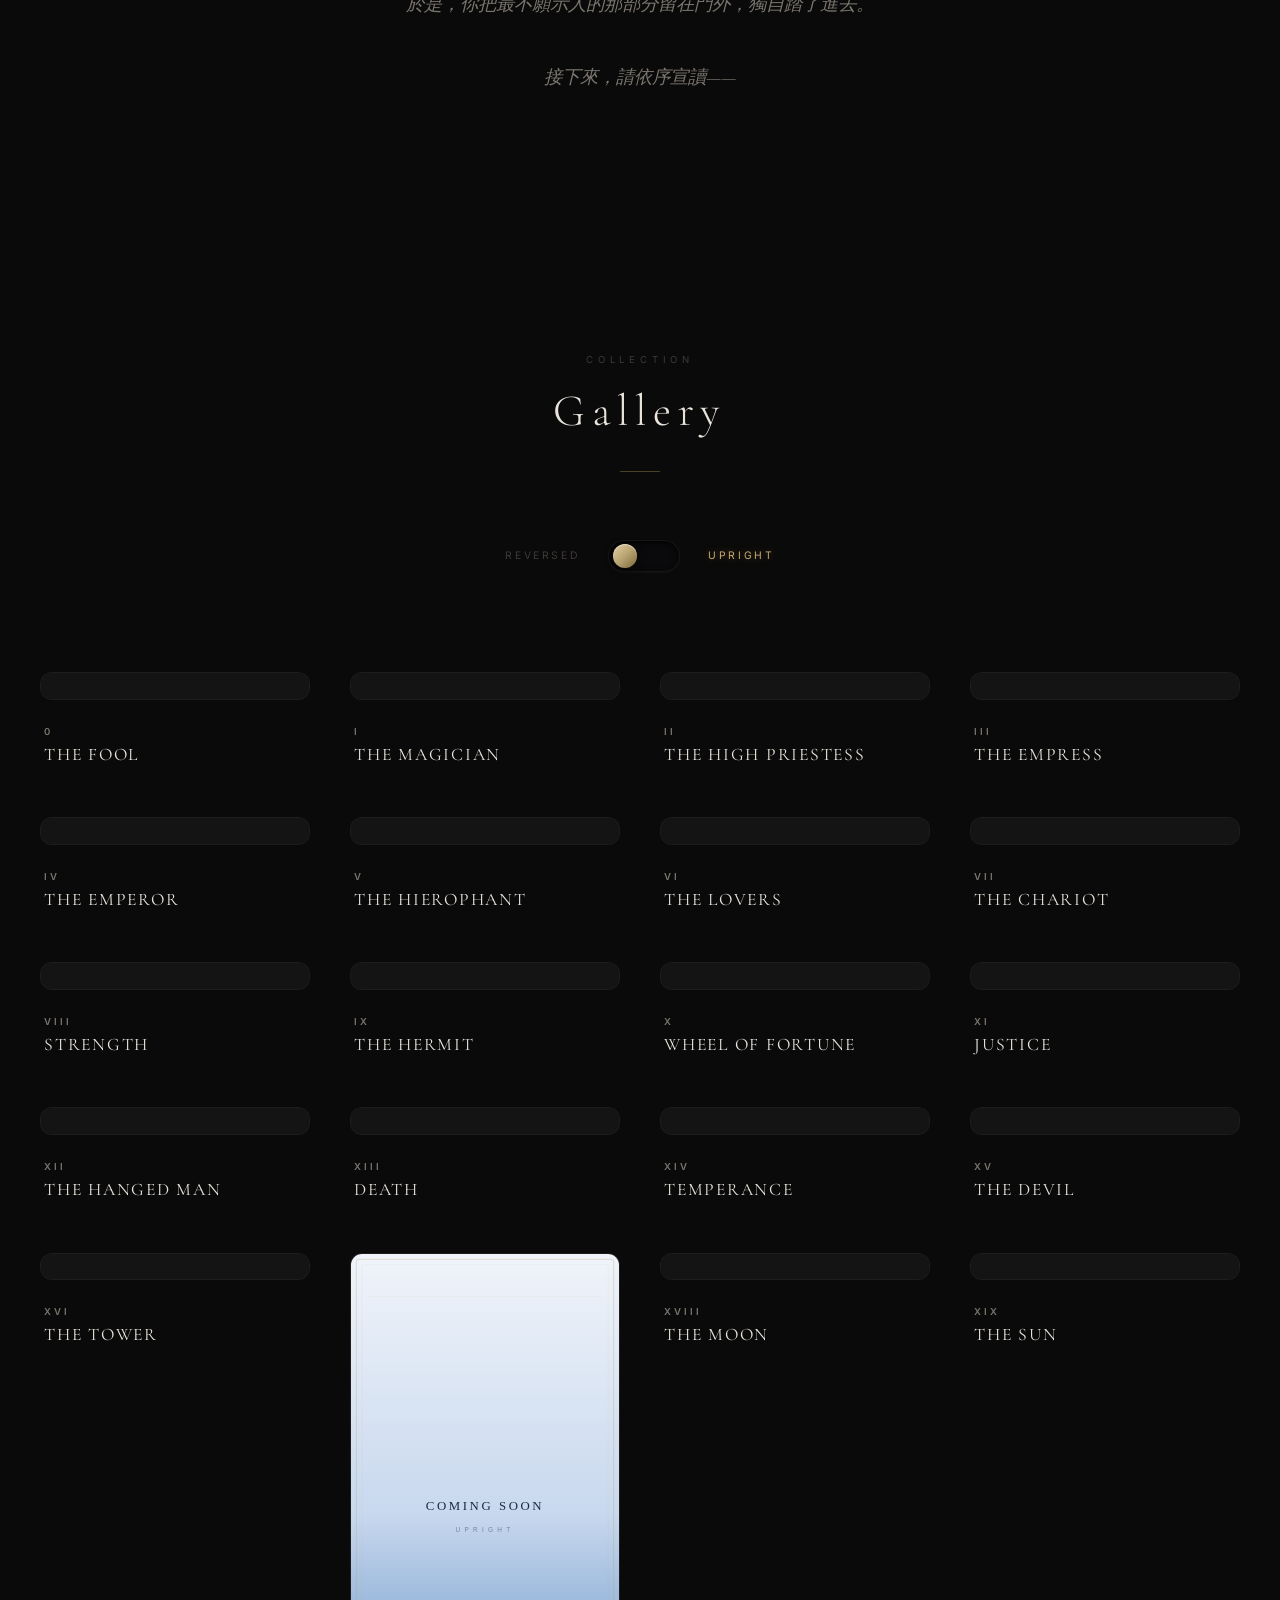
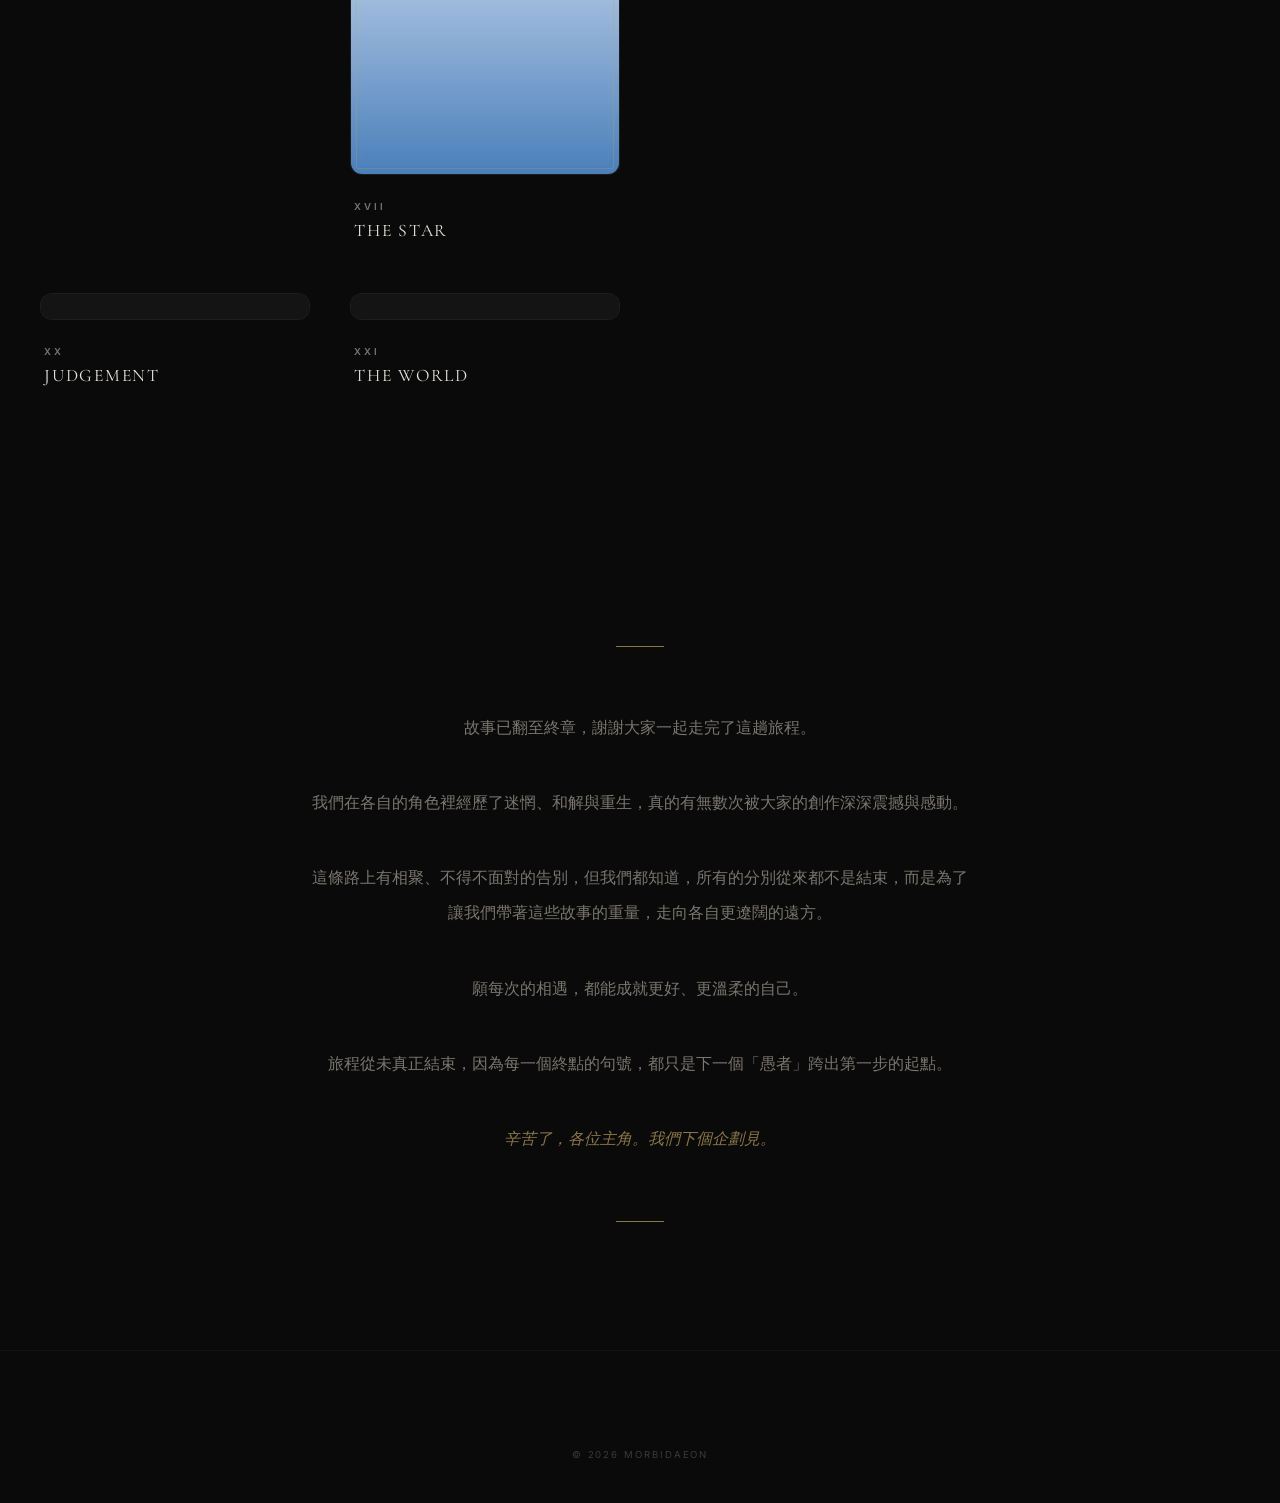
==== commit 834ca61b: "Add files via upload" ====
--- a/index.html
+++ b/index.html
@@ -3,9 +3,13 @@
 <head>
   <meta charset="UTF-8" />
   <meta name="viewport" content="width=device-width, initial-scale=1.0" />
-  <meta name="description" content="塔羅牌正逆位作品展示 — 藝術家數位作品集。探索每一張塔羅牌的正位與逆位創作。" />
+  <meta name="description" content="MORBIDAEON — Collaborative Tarot Deck" />
   <meta name="theme-color" content="#0a0a0a" />
-  <title>TAROT — The Other Side of the Card</title>
+  <meta property="og:title" content="MORBIDAEON" />
+  <meta property="og:description" content="Collaborative Tarot Deck" />
+  <meta property="og:type" content="website" />
+  <meta property="og:url" content="https://saisai1110.github.io/mbdn_tarot/" />
+  <title>MORBIDAEON — Collaborative Tarot Deck</title>
 
   <!-- Styles -->
   <link rel="stylesheet" href="css/style.css" />
@@ -152,6 +156,25 @@
   <footer class="site-footer">
     <p class="footer__text">© <span id="footer-year"></span> MORBIDAEON</p>
   </footer>
+
+
+  <!-- ════════════════════════════════════════
+       CARD REVEAL OVERLAY (Typewriter transition)
+       ════════════════════════════════════════ -->
+  <div id="card-reveal-overlay" class="card-reveal-overlay" aria-hidden="true">
+    <div class="card-reveal__container">
+      <!-- Hidden Reveal: Mysterious Floating Card Back -->
+      <div class="card-reveal__card-silhouette" id="card-reveal-card" aria-hidden="true">
+        <div class="card-reveal__card-inner">
+          <img src="assets/tarot/tarot-back.svg" alt="Mysterious Tarot Card" class="card-reveal__card-back" />
+        </div>
+      </div>
+      <!-- Fixed Left-Aligned Typewriter Text Box -->
+      <div class="card-reveal__text-box">
+        <span id="card-reveal-text" class="card-reveal__text"></span><span id="card-reveal-cursor" class="card-reveal__cursor" aria-hidden="true"></span>
+      </div>
+    </div>
+  </div>
 
 
   <!-- ════════════════════════════════════════
@@ -206,11 +229,7 @@
 
 
 
-            <!-- Click to flip hint -->
-            <div class="detail-card-area__flip-hint">
-              <span class="detail-flip-hint__icon">↻</span>
-              <span>CLICK CARD TO FLIP</span>
-            </div>
+
           </div>
 
           <!-- Info Panel -->
@@ -254,6 +273,7 @@
   <script src="js/components/hero.js"></script>
   <script src="js/components/gallery.js"></script>
   <script src="js/components/detail.js"></script>
+  <script src="js/components/cardReveal.js"></script>
   <script src="js/components/footer.js"></script>
   <script src="js/app.js"></script>
 
--- a/css/style.css
+++ b/css/style.css
@@ -301,7 +301,7 @@
 
 .hero__title {
   font-family: var(--font-serif);
-  font-size: clamp(3.5rem, 10vw, 8rem);
+  font-size: clamp(2.2rem, 10vw, 8rem);
   font-weight: 300;
   letter-spacing: 0.15em;
   color: var(--text-primary);
@@ -631,8 +631,9 @@
 .gallery-card__number {
   font-family: var(--font-sans);
   font-size: 0.6rem;
+  font-weight: 600;
   letter-spacing: 0.3em;
-  color: var(--text-muted);
+  color: var(--text-secondary);
 }
 
 .gallery-card__name {
@@ -798,6 +799,124 @@
   font-style: italic;
 }
 
+/* ============================================
+ *  CARD REVEAL OVERLAY (Typewriter transition)
+ * ============================================ */
+
+.card-reveal-overlay {
+  position: fixed;
+  inset: 0;
+  z-index: calc(var(--z-detail) + 1);
+  display: none;
+  align-items: center;
+  justify-content: center;
+  background: var(--bg-primary);
+  opacity: 0;
+  transition: opacity 400ms ease-out;
+  padding: var(--space-xl);
+  overflow: hidden;
+  user-select: none;
+}
+
+.card-reveal-overlay.visible {
+  opacity: 1;
+}
+
+.card-reveal__container {
+  display: flex;
+  flex-direction: column;
+  align-items: center;
+  justify-content: center;
+  width: 100%;
+  max-width: min(85vw, 680px);
+  margin: 0 auto;
+}
+
+/* ── Hidden Reveal State: Mysterious Card Back ── */
+
+.card-reveal__card-silhouette {
+  width: min(140px, 30vw);
+  aspect-ratio: 1 / 1.75;
+  margin-bottom: var(--space-2xl);
+  border-radius: var(--card-radius);
+  position: relative;
+  box-shadow:
+    0 16px 48px rgba(0, 0, 0, 0.8),
+    0 0 35px rgba(201, 169, 110, 0.07);
+  animation: revealCardFloat 5s ease-in-out infinite;
+  pointer-events: none;
+}
+
+.card-reveal__card-inner {
+  width: 100%;
+  height: 100%;
+  border-radius: var(--card-radius);
+  overflow: hidden;
+  border: 1px solid var(--border-light);
+  background: var(--bg-card);
+}
+
+.card-reveal__card-back {
+  width: 100%;
+  height: 100%;
+  object-fit: cover;
+  display: block;
+}
+
+@keyframes revealCardFloat {
+  0%, 100% {
+    transform: translateY(0) rotate(0deg);
+  }
+  50% {
+    transform: translateY(-8px) rotate(0.4deg);
+  }
+}
+
+/* ── Typewriter Text Box: Fixed Left-Aligned ── */
+
+.card-reveal__text-box {
+  width: min(85vw, 600px);
+  margin: 0 auto;
+  text-align: left;
+  min-height: 4.2em;
+  padding: 0 var(--space-sm);
+  box-sizing: border-box;
+}
+
+.card-reveal__text {
+  font-family: var(--font-serif);
+  font-size: clamp(0.9rem, 1.9vw, 1.2rem);
+  font-weight: 300;
+  font-style: italic;
+  line-height: 1.85;
+  color: #7a756e;
+  text-align: left;
+  letter-spacing: 0.02em;
+  white-space: normal;
+  word-break: break-word;
+}
+
+.card-reveal__cursor {
+  display: inline-block;
+  width: 1.5px;
+  height: 1.15em;
+  background: var(--accent);
+  vertical-align: -0.15em;
+  margin-left: 3px;
+  opacity: 0.8;
+  animation: revealCursorBlink 0.8s steps(2, start) infinite;
+}
+
+.card-reveal__cursor.hidden {
+  opacity: 0;
+  animation: none;
+}
+
+@keyframes revealCursorBlink {
+  0%, 100% { opacity: 0.8; }
+  50% { opacity: 0; }
+}
+
 
 /* ============================================
  *  DETAIL OVERLAY
@@ -953,53 +1072,19 @@
 
 
 
-/* ── Flip Hint (below card) ── */
-
-.detail-card-area__flip-hint {
-  position: absolute;
-  bottom: -44px;
-  left: 50%;
-  transform: translateX(-50%);
-  display: flex;
-  align-items: center;
-  gap: var(--space-sm);
-  font-family: var(--font-sans);
-  font-size: 0.55rem;
-  letter-spacing: 0.25em;
-  color: var(--text-muted);
-  opacity: 0;
-  transition: opacity var(--dur-normal) ease;
-  white-space: nowrap;
-}
-
-.detail-flip-hint__icon {
-  font-size: 0.9rem;
-  display: inline-block;
-  animation: flipHintSpin 3s ease-in-out infinite;
-}
-
-@keyframes flipHintSpin {
-  0%, 80%, 100% { transform: rotate(0deg); }
-  90%           { transform: rotate(180deg); }
-}
-
-.detail-card-area:hover .detail-card-area__flip-hint {
-  opacity: 1;
-}
-
-
 /* ── Detail Info ── */
 
 .detail-info {
   flex: 1;
-  max-width: 450px;
+  max-width: 500px;
 }
 
 .detail-info__number {
   font-family: var(--font-sans);
   font-size: 0.6rem;
+  font-weight: 600;
   letter-spacing: 0.4em;
-  color: var(--text-muted);
+  color: var(--text-secondary);
   display: block;
   margin-bottom: var(--space-xs);
 }
@@ -1286,6 +1371,19 @@
     font-size: 0.6rem;
     letter-spacing: 0.15em;
   }
+
+  .about__text {
+    font-size: 0.85rem;
+  }
+
+  .epilogue__content p {
+    font-size: 0.8rem;
+  }
+
+  .detail-info__text,
+  .detail-info__author {
+    font-size: 0.8rem;
+  }
 }
 
 
